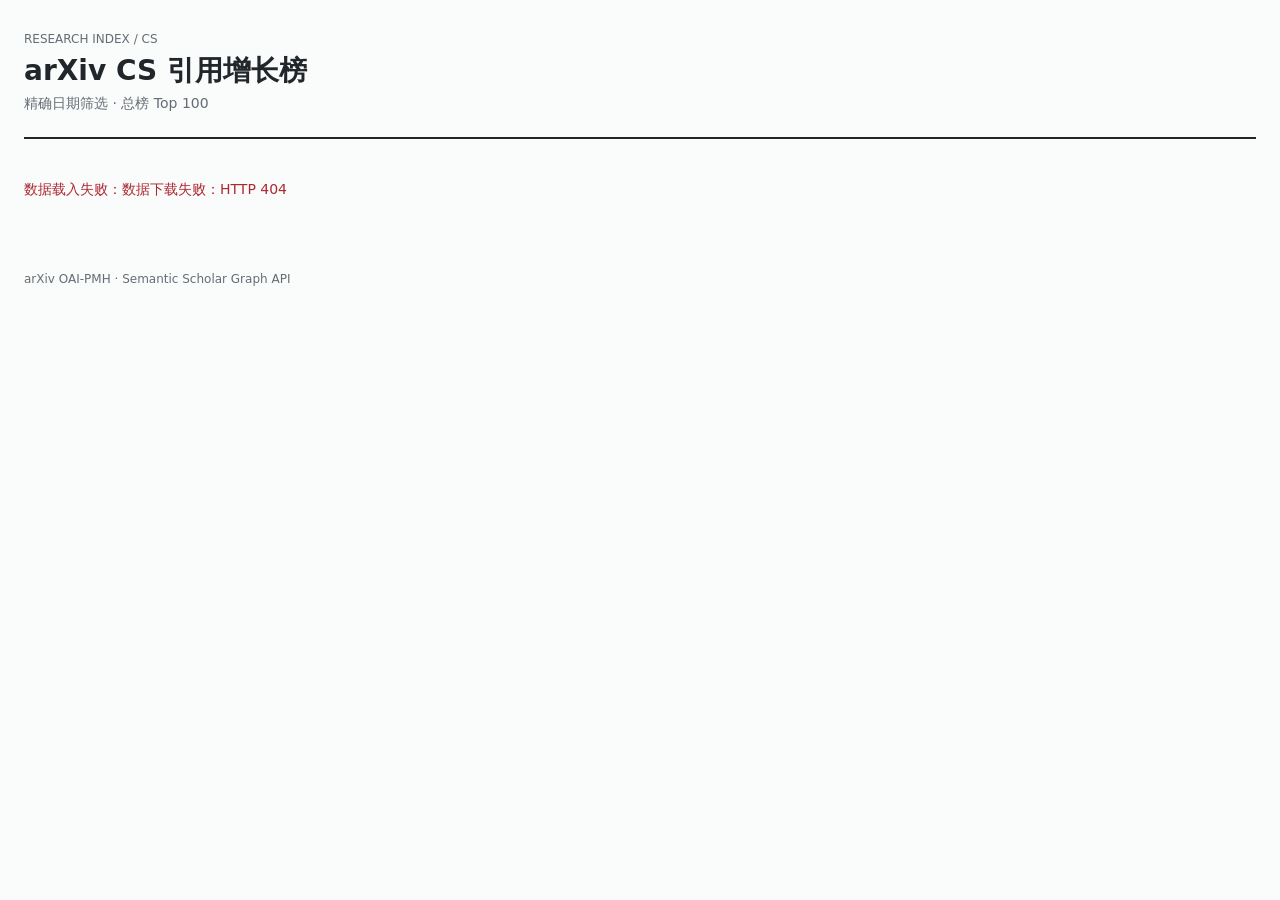
==== PaperRanking/index.html @ 7b4f5490 "Deploy arXiv citation ranking explorer" ====
<!doctype html>
<html lang="zh-CN">
<head>
<meta charset="utf-8"><meta name="viewport" content="width=device-width,initial-scale=1">
<title>arXiv CS 引用增长榜（精确日期）</title>
<style>
:root{color-scheme:light;--ink:#20262a;--muted:#656d74;--line:#dce2e4;--green:#087e75;--blue:#376da9}*{box-sizing:border-box;letter-spacing:0}body{margin:0;background:#fafbfb;color:var(--ink);font:14px/1.55 system-ui,-apple-system,"Segoe UI",sans-serif}main{max-width:1280px;margin:auto;padding:30px 24px 55px}header{border-bottom:2px solid var(--ink);padding-bottom:22px;display:flex;justify-content:space-between;align-items:flex-end;gap:24px}h1{font-size:28px;line-height:1.3;margin:4px 0}h2{font-size:19px;margin:0}p{margin:8px 0}.eyebrow,.muted,small{color:var(--muted)}.eyebrow{font-size:12px;text-transform:uppercase}.status{font-size:12px;text-align:right}#loading{padding:40px 0}#app[hidden]{display:none}.filters{display:grid;grid-template-columns:repeat(3,minmax(0,1fr));gap:20px;padding:24px 0;border-bottom:1px solid var(--line)}fieldset{border:0;padding:0;margin:0;min-width:0}legend{font-weight:650;margin-bottom:9px}.inputs{display:flex;gap:8px;align-items:center;flex-wrap:wrap}label{font-size:12px;color:var(--muted);display:flex;flex-direction:column;gap:4px;min-width:0;flex:1}input,button{font:inherit;color:var(--ink);background:white;border:1px solid #bfc9cd;border-radius:4px;padding:8px;min-height:38px;max-width:100%;width:100%}button{cursor:pointer;font-weight:600;width:auto}button:hover{background:#edf5f4;border-color:var(--green)}.metrics{display:grid;grid-template-columns:repeat(4,minmax(0,1fr));gap:20px;padding:20px 0;border-bottom:1px solid var(--line)}.metric strong{display:block;font-size:24px;font-variant-numeric:tabular-nums}.metric span{font-size:12px;color:var(--muted)}.toolbar{display:flex;justify-content:space-between;align-items:center;gap:15px;margin:20px 0}.error{color:#ad2932}.notice{color:#845b17;font-size:12px}.bucket{margin:28px 0 36px}.bucket-head{display:flex;align-items:baseline;justify-content:space-between;gap:15px;margin-bottom:10px}.table-wrap{overflow:auto}table{border-collapse:collapse;width:100%;table-layout:fixed}th,td{border-bottom:1px solid var(--line);padding:12px 8px;text-align:left;vertical-align:top}th{font-size:12px;color:var(--muted);background:#eef2f2}th:first-child,td:first-child{width:48px}.number{width:120px;text-align:right;font-variant-numeric:tabular-nums}.trend{width:180px}td a{font-weight:600;color:var(--ink);text-decoration:none;overflow-wrap:anywhere}td a:hover{color:var(--green);text-decoration:underline}.paper-meta{font-size:11px;color:var(--muted);margin-top:4px}.score{color:var(--green);font-weight:700}.spark{height:32px;display:flex;align-items:flex-end;gap:2px}.spark span{background:var(--blue);flex:1;min-width:1px;height:var(--height);max-width:22px}.spark span:last-child{background:var(--green)}.series-button{display:block;background:transparent;border:0;padding:3px 0;min-height:0;font-size:11px;font-weight:400;color:var(--muted);text-align:left;width:100%;border-radius:0}.series-button:hover{background:transparent;color:var(--green)}.empty{padding:35px 0;color:var(--muted)}details{border-top:1px solid var(--line);padding:16px 0}summary{cursor:pointer;font-weight:600}.coverage table{min-width:560px;table-layout:auto}.coverage th:first-child,.coverage td:first-child{width:auto}.coverage th,.coverage td{padding:7px}.method{max-width:950px;color:var(--muted);font-size:13px}.method code{background:#eaf0ef;padding:3px 6px;border-radius:3px}dialog{border:1px solid var(--line);border-radius:6px;width:min(900px,calc(100% - 28px));padding:22px;max-height:90vh}dialog::backdrop{background:#0006}.dialog-head{display:flex;align-items:flex-start;gap:15px;justify-content:space-between}.dialog-head h2{font-size:17px}canvas{display:block;width:100%;height:240px;margin:15px 0}.month-table{max-height:240px;overflow:auto}.month-table table{table-layout:auto}.month-table td:first-child,.month-table th:first-child{width:auto}footer{margin-top:30px;font-size:12px;color:var(--muted)}@media(max-width:760px){main{padding:20px 14px}header{align-items:flex-start;flex-direction:column;gap:6px}.status{text-align:left}h1{font-size:24px}.filters{grid-template-columns:1fr;gap:16px}.metrics{grid-template-columns:repeat(2,minmax(0,1fr))}.metric strong{font-size:21px}.toolbar{align-items:flex-start}.bucket-head{align-items:flex-start;flex-direction:column;gap:3px}table{min-width:740px}dialog table{min-width:480px}}
</style></head>
<body><main><header><div><div class="eyebrow">Research index / CS</div><h1>arXiv CS 引用增长榜</h1><div class="muted">精确日期筛选 · 总榜 Top 100</div></div><div class="status" id="snapshot"></div></header>
<div id="loading" role="status">正在载入论文数据…</div><div id="app" hidden><section class="filters">
<fieldset><legend>论文发表时间窗（v1）</legend><div class="inputs"><label>起始日期<input type="date" id="paper-start"></label><label>结束日期<input type="date" id="paper-end"></label></div></fieldset>
<fieldset><legend>被引用时间窗（引用方 v1）</legend><div class="inputs"><label>起始日期<input type="date" id="citation-start"></label><label>结束日期<input type="date" id="citation-end"></label></div><p class="notice" id="partial"></p></fieldset>
<fieldset><legend>排名口径</legend><p>在所选发表时间窗内，将全部论文一起排名，显示前 100 篇。</p><p class="muted">每日新增引用 ÷ 当日 CS 投稿量 × 1,000，再对所选日期求和。</p></fieldset></section>
<div id="error" class="error" role="alert"></div><section class="metrics"><div class="metric"><strong id="eligible">—</strong><span>发表窗口内 CS 论文</span></div><div class="metric"><strong id="sources">—</strong><span>引用窗口内 CS 投稿</span></div><div class="metric"><strong id="matched">—</strong><span>有效 S2 响应</span></div><div class="metric"><strong id="citations">—</strong><span>窗口内新增引用边</span></div></section>
<div class="toolbar"><div><strong id="result-label"></strong><div class="muted" id="result-subtitle"></div></div><button id="download" type="button">导出榜单 JSON</button></div><div id="rankings"></div>
<details class="coverage"><summary>月份数据覆盖</summary><div class="table-wrap"><table><thead><tr><th>月份</th><th>CS 投稿</th><th>有效响应</th><th>S2 未找到</th><th>ID 不一致</th><th>空参考文献</th></tr></thead><tbody id="coverage"></tbody></table></div></details>
<details><summary>统计口径与数据限制</summary><div class="method"><p>只统计 arXiv CS → arXiv CS 的引用，ID 去除版本号。source 与 target 均按 arXiv OAI-PMH 的 v1 提交日期筛选。目标限定在本文件收集的五年范围内。</p><p>引用日期使用引用方的 v1 提交日期；每个 source→target 只计一次。归一化分数 = <code>Σ(日新增引用 / 当日全部 CS 投稿 × 1000)</code>。</p><p>S2 未找到、空参考文献、ID 不一致和 919 个反复 429 的 source 会造成低估；日期范围的最后一天可能属于未完整采集日。</p></div></details></div><footer>arXiv OAI-PMH · Semantic Scholar Graph API</footer></main>
<dialog id="detail"><div class="dialog-head"><div><h2 id="detail-title"></h2><div class="muted" id="detail-id"></div></div><button type="button" id="close-detail" aria-label="关闭">关闭</button></div><canvas id="chart"></canvas><div class="month-table"><table><thead><tr><th>日期</th><th>新增引用</th><th>CS 投稿量</th><th>归一化引用</th></tr></thead><tbody id="detail-days"></tbody></table></div></dialog>
<script src="./app.js"></script></body></html>
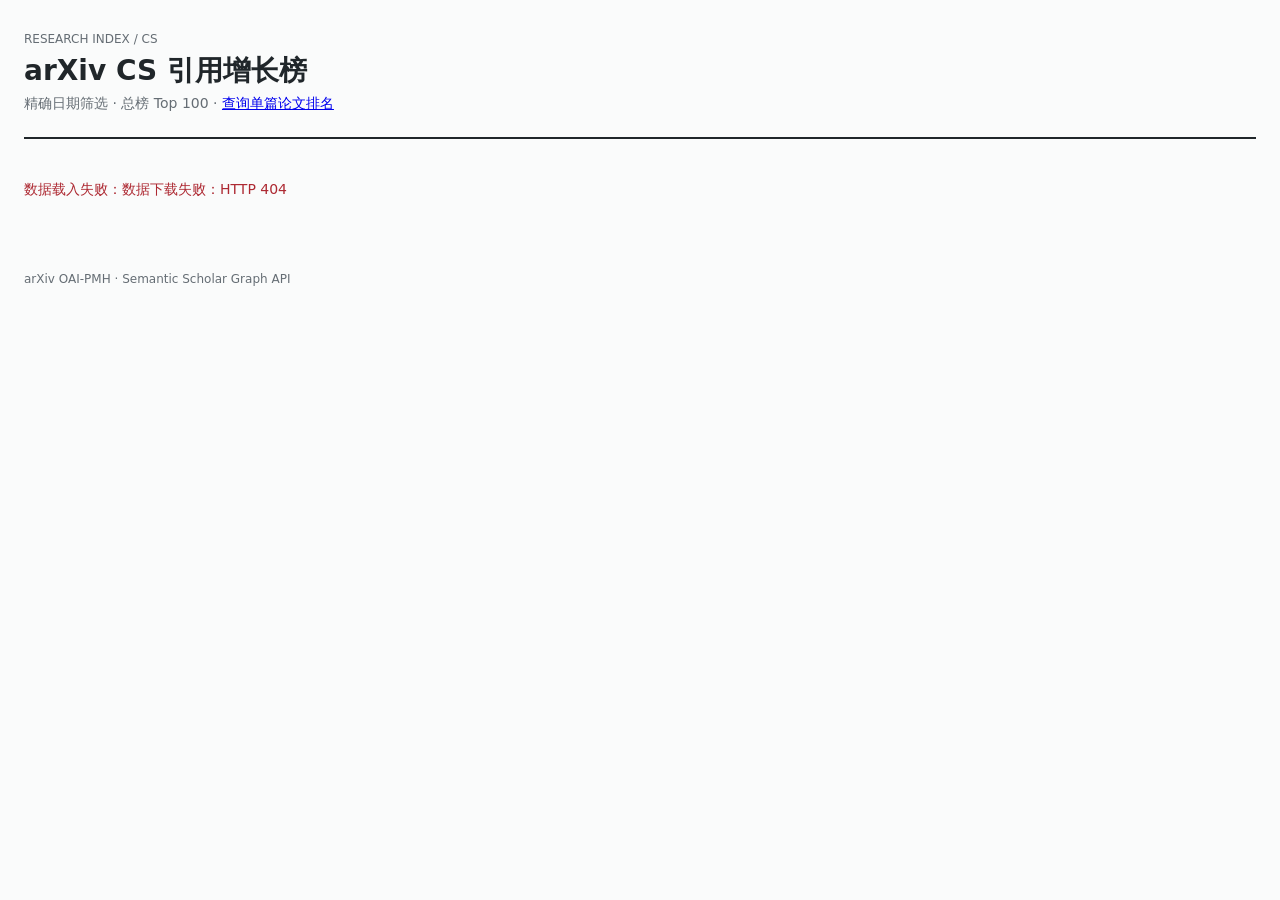
==== commit 102ef0dd: "Add entry link for paper ranking query" ====
--- a/PaperRanking/index.html
+++ b/PaperRanking/index.html
@@ -4,16 +4,16 @@
 <meta charset="utf-8"><meta name="viewport" content="width=device-width,initial-scale=1">
 <title>arXiv CS 引用增长榜（精确日期）</title>
 <style>
-:root{color-scheme:light;--ink:#20262a;--muted:#656d74;--line:#dce2e4;--green:#087e75;--blue:#376da9}*{box-sizing:border-box;letter-spacing:0}body{margin:0;background:#fafbfb;color:var(--ink);font:14px/1.55 system-ui,-apple-system,"Segoe UI",sans-serif}main{max-width:1280px;margin:auto;padding:30px 24px 55px}header{border-bottom:2px solid var(--ink);padding-bottom:22px;display:flex;justify-content:space-between;align-items:flex-end;gap:24px}h1{font-size:28px;line-height:1.3;margin:4px 0}h2{font-size:19px;margin:0}p{margin:8px 0}.eyebrow,.muted,small{color:var(--muted)}.eyebrow{font-size:12px;text-transform:uppercase}.status{font-size:12px;text-align:right}#loading{padding:40px 0}#app[hidden]{display:none}.filters{display:grid;grid-template-columns:repeat(3,minmax(0,1fr));gap:20px;padding:24px 0;border-bottom:1px solid var(--line)}fieldset{border:0;padding:0;margin:0;min-width:0}legend{font-weight:650;margin-bottom:9px}.inputs{display:flex;gap:8px;align-items:center;flex-wrap:wrap}label{font-size:12px;color:var(--muted);display:flex;flex-direction:column;gap:4px;min-width:0;flex:1}input,button{font:inherit;color:var(--ink);background:white;border:1px solid #bfc9cd;border-radius:4px;padding:8px;min-height:38px;max-width:100%;width:100%}button{cursor:pointer;font-weight:600;width:auto}button:hover{background:#edf5f4;border-color:var(--green)}.metrics{display:grid;grid-template-columns:repeat(4,minmax(0,1fr));gap:20px;padding:20px 0;border-bottom:1px solid var(--line)}.metric strong{display:block;font-size:24px;font-variant-numeric:tabular-nums}.metric span{font-size:12px;color:var(--muted)}.toolbar{display:flex;justify-content:space-between;align-items:center;gap:15px;margin:20px 0}.error{color:#ad2932}.notice{color:#845b17;font-size:12px}.bucket{margin:28px 0 36px}.bucket-head{display:flex;align-items:baseline;justify-content:space-between;gap:15px;margin-bottom:10px}.table-wrap{overflow:auto}table{border-collapse:collapse;width:100%;table-layout:fixed}th,td{border-bottom:1px solid var(--line);padding:12px 8px;text-align:left;vertical-align:top}th{font-size:12px;color:var(--muted);background:#eef2f2}th:first-child,td:first-child{width:48px}.number{width:120px;text-align:right;font-variant-numeric:tabular-nums}.trend{width:180px}td a{font-weight:600;color:var(--ink);text-decoration:none;overflow-wrap:anywhere}td a:hover{color:var(--green);text-decoration:underline}.paper-meta{font-size:11px;color:var(--muted);margin-top:4px}.score{color:var(--green);font-weight:700}.spark{height:32px;display:flex;align-items:flex-end;gap:2px}.spark span{background:var(--blue);flex:1;min-width:1px;height:var(--height);max-width:22px}.spark span:last-child{background:var(--green)}.series-button{display:block;background:transparent;border:0;padding:3px 0;min-height:0;font-size:11px;font-weight:400;color:var(--muted);text-align:left;width:100%;border-radius:0}.series-button:hover{background:transparent;color:var(--green)}.empty{padding:35px 0;color:var(--muted)}details{border-top:1px solid var(--line);padding:16px 0}summary{cursor:pointer;font-weight:600}.coverage table{min-width:560px;table-layout:auto}.coverage th:first-child,.coverage td:first-child{width:auto}.coverage th,.coverage td{padding:7px}.method{max-width:950px;color:var(--muted);font-size:13px}.method code{background:#eaf0ef;padding:3px 6px;border-radius:3px}dialog{border:1px solid var(--line);border-radius:6px;width:min(900px,calc(100% - 28px));padding:22px;max-height:90vh}dialog::backdrop{background:#0006}.dialog-head{display:flex;align-items:flex-start;gap:15px;justify-content:space-between}.dialog-head h2{font-size:17px}canvas{display:block;width:100%;height:240px;margin:15px 0}.month-table{max-height:240px;overflow:auto}.month-table table{table-layout:auto}.month-table td:first-child,.month-table th:first-child{width:auto}footer{margin-top:30px;font-size:12px;color:var(--muted)}@media(max-width:760px){main{padding:20px 14px}header{align-items:flex-start;flex-direction:column;gap:6px}.status{text-align:left}h1{font-size:24px}.filters{grid-template-columns:1fr;gap:16px}.metrics{grid-template-columns:repeat(2,minmax(0,1fr))}.metric strong{font-size:21px}.toolbar{align-items:flex-start}.bucket-head{align-items:flex-start;flex-direction:column;gap:3px}table{min-width:740px}dialog table{min-width:480px}}
+:root{color-scheme:light;--ink:#20262a;--muted:#656d74;--line:#dce2e4;--green:#087e75;--blue:#376da9}*{box-sizing:border-box;letter-spacing:0}body{margin:0;background:#fafbfb;color:var(--ink);font:14px/1.55 system-ui,-apple-system,"Segoe UI",sans-serif}main{max-width:1280px;margin:auto;padding:30px 24px 55px}header{border-bottom:2px solid var(--ink);padding-bottom:22px;display:flex;justify-content:space-between;align-items:flex-end;gap:24px}h1{font-size:28px;line-height:1.3;margin:4px 0}h2{font-size:19px;margin:0}p{margin:8px 0}.eyebrow,.muted,small{color:var(--muted)}.eyebrow{font-size:12px;text-transform:uppercase}.status{font-size:12px;text-align:right}#loading{padding:40px 0}#app[hidden]{display:none}.filters{display:grid;grid-template-columns:repeat(3,minmax(0,1fr));gap:20px;padding:24px 0;border-bottom:1px solid var(--line)}fieldset{border:0;padding:0;margin:0;min-width:0}legend{font-weight:650;margin-bottom:9px}.quick{display:flex;gap:5px;flex-wrap:wrap;margin-top:7px}.quick button{font-size:11px;padding:4px 7px;min-height:30px}.quick button.active{background:#087e75;color:white;border-color:#087e75}.search-label{display:block;max-width:520px;margin-bottom:8px}.inputs{display:flex;gap:8px;align-items:center;flex-wrap:wrap}label{font-size:12px;color:var(--muted);display:flex;flex-direction:column;gap:4px;min-width:0;flex:1}input,button{font:inherit;color:var(--ink);background:white;border:1px solid #bfc9cd;border-radius:4px;padding:8px;min-height:38px;max-width:100%;width:100%}button{cursor:pointer;font-weight:600;width:auto}button:hover{background:#edf5f4;border-color:var(--green)}.metrics{display:grid;grid-template-columns:repeat(4,minmax(0,1fr));gap:20px;padding:20px 0;border-bottom:1px solid var(--line)}.metric strong{display:block;font-size:24px;font-variant-numeric:tabular-nums}.metric span{font-size:12px;color:var(--muted)}.toolbar{display:flex;justify-content:space-between;align-items:center;gap:15px;margin:20px 0}.error{color:#ad2932}.notice{color:#845b17;font-size:12px}.bucket{margin:28px 0 36px}.bucket-head{display:flex;align-items:baseline;justify-content:space-between;gap:15px;margin-bottom:10px}.table-wrap{overflow:auto}table{border-collapse:collapse;width:100%;table-layout:fixed}th,td{border-bottom:1px solid var(--line);padding:12px 8px;text-align:left;vertical-align:top}th{font-size:12px;color:var(--muted);background:#eef2f2}th:first-child,td:first-child{width:48px}.number{width:120px;text-align:right;font-variant-numeric:tabular-nums}.trend{width:180px}td a{font-weight:600;color:var(--ink);text-decoration:none;overflow-wrap:anywhere}td a:hover{color:var(--green);text-decoration:underline}.paper-meta{font-size:11px;color:var(--muted);margin-top:4px}.score{color:var(--green);font-weight:700}.spark{height:32px;display:flex;align-items:flex-end;gap:2px}.spark span{background:var(--blue);flex:1;min-width:1px;height:var(--height);max-width:22px}.spark span:last-child{background:var(--green)}.series-button{display:block;background:transparent;border:0;padding:3px 0;min-height:0;font-size:11px;font-weight:400;color:var(--muted);text-align:left;width:100%;border-radius:0}.series-button:hover{background:transparent;color:var(--green)}.empty{padding:35px 0;color:var(--muted)}details{border-top:1px solid var(--line);padding:16px 0}summary{cursor:pointer;font-weight:600}.coverage table{min-width:560px;table-layout:auto}.coverage th:first-child,.coverage td:first-child{width:auto}.coverage th,.coverage td{padding:7px}.method{max-width:950px;color:var(--muted);font-size:13px}.method code{background:#eaf0ef;padding:3px 6px;border-radius:3px}dialog{border:1px solid var(--line);border-radius:6px;width:min(900px,calc(100% - 28px));padding:22px;max-height:90vh}dialog::backdrop{background:#0006}.dialog-head{display:flex;align-items:flex-start;gap:15px;justify-content:space-between}.dialog-head h2{font-size:17px}canvas{display:block;width:100%;height:240px;margin:15px 0}.month-table{max-height:240px;overflow:auto}.month-table table{table-layout:auto}.month-table td:first-child,.month-table th:first-child{width:auto}footer{margin-top:30px;font-size:12px;color:var(--muted)}@media(max-width:760px){main{max-width:none;margin:0;padding:14px 10px 36px}header{align-items:flex-start;flex-direction:column;gap:8px;padding-bottom:14px}header h1{font-size:22px}.status{text-align:left;font-size:11px}.filters{display:block;padding:16px 0}.filters fieldset{padding:0 0 16px;margin:0 0 16px;border-bottom:1px solid var(--line)}.inputs{display:grid;grid-template-columns:1fr 1fr;gap:7px}.quick{gap:5px}.quick button{flex:1;min-width:0;padding:6px 3px;font-size:11px}.metrics{grid-template-columns:1fr 1fr;gap:10px;padding:14px 0}.metric{min-width:0}.metric strong{font-size:19px}.toolbar{display:block;margin:14px 0}.search-label{max-width:none;margin-bottom:12px}.toolbar>button{width:100%}.bucket{margin:16px 0}.bucket-head{display:block;margin-bottom:8px}.bucket-head h2{font-size:17px}.table-wrap{overflow:visible}table,table tbody,table tr,table td{display:block;width:100%}table{table-layout:auto}table thead{display:none}table tr{margin:10px 0;padding:12px;border:1px solid var(--line);border-radius:8px;background:#fff;box-shadow:0 1px 2px #0000000a}table td{border:0!important;padding:5px 0;width:100%;white-space:normal!important;text-align:left!important}.bucket table td:first-child{display:none}.bucket table td:nth-child(2){padding:0 0 9px;margin-bottom:5px;border-bottom:1px solid var(--line)!important}.bucket table td:nth-child(2) a{display:block;font-size:14px;line-height:1.45}.bucket table td:nth-child(3)::before{content:"新增引用  ";color:var(--muted);font-size:12px}.bucket table td:nth-child(4)::before{content:"归一化分数  ";color:var(--muted);font-size:12px}.bucket table td:nth-child(5)::before{content:"引用趋势";display:block;color:var(--muted);font-size:12px;margin-bottom:3px}.spark{height:30px;width:100%;gap:1px}.spark span{max-width:none}.coverage .table-wrap{overflow:auto}.coverage table{display:table;min-width:560px}.coverage table tbody,.coverage table tr,.coverage table td{display:table-row-group}.coverage table tr{display:table-row;border:0;padding:0}.coverage table td,.coverage table th{display:table-cell;padding:7px;border-bottom:1px solid var(--line)}dialog{width:calc(100% - 20px);padding:14px}.month-table{overflow:auto}.month-table table{display:table;min-width:480px}.month-table table thead{display:table-header-group}.month-table table tbody{display:table-row-group}.month-table table tr{display:table-row;border:0;padding:0}.month-table table td,.month-table table th{display:table-cell}footer{margin-top:20px}}
 </style></head>
-<body><main><header><div><div class="eyebrow">Research index / CS</div><h1>arXiv CS 引用增长榜</h1><div class="muted">精确日期筛选 · 总榜 Top 100</div></div><div class="status" id="snapshot"></div></header>
+<body><main><header><div><div class="eyebrow">Research index / CS</div><h1>arXiv CS 引用增长榜</h1><div class="muted">精确日期筛选 · 总榜 Top 100 · <a href="./paper.html">查询单篇论文排名</a></div></div><div class="status" id="snapshot"></div></header>
 <div id="loading" role="status">正在载入论文数据…</div><div id="app" hidden><section class="filters">
-<fieldset><legend>论文发表时间窗（v1）</legend><div class="inputs"><label>起始日期<input type="date" id="paper-start"></label><label>结束日期<input type="date" id="paper-end"></label></div></fieldset>
-<fieldset><legend>被引用时间窗（引用方 v1）</legend><div class="inputs"><label>起始日期<input type="date" id="citation-start"></label><label>结束日期<input type="date" id="citation-end"></label></div><p class="notice" id="partial"></p></fieldset>
+<fieldset><legend>论文发表时间窗（v1）</legend><div class="inputs"><label>起始日期<input type="date" id="paper-start"></label><label>结束日期<input type="date" id="paper-end"></label></div><div class="quick" id="paper-quick"><button type="button" data-days="90">最近三个月</button><button type="button" data-days="180">最近半年</button><button type="button" data-days="365">最近一年</button></div></fieldset>
+<fieldset><legend>被引用时间窗（引用方 v1）</legend><div class="inputs"><label>起始日期<input type="date" id="citation-start"></label><label>结束日期<input type="date" id="citation-end"></label></div><div class="quick" id="citation-quick"><button type="button" data-days="7">最近 7 天</button><button type="button" data-days="30">最近 30 天</button><button type="button" data-days="90">最近 90 天</button><button type="button" data-days="180">最近半年</button></div><p class="notice" id="partial"></p></fieldset>
 <fieldset><legend>排名口径</legend><p>在所选发表时间窗内，将全部论文一起排名，显示前 100 篇。</p><p class="muted">每日新增引用 ÷ 当日 CS 投稿量 × 1,000，再对所选日期求和。</p></fieldset></section>
 <div id="error" class="error" role="alert"></div><section class="metrics"><div class="metric"><strong id="eligible">—</strong><span>发表窗口内 CS 论文</span></div><div class="metric"><strong id="sources">—</strong><span>引用窗口内 CS 投稿</span></div><div class="metric"><strong id="matched">—</strong><span>有效 S2 响应</span></div><div class="metric"><strong id="citations">—</strong><span>窗口内新增引用边</span></div></section>
-<div class="toolbar"><div><strong id="result-label"></strong><div class="muted" id="result-subtitle"></div></div><button id="download" type="button">导出榜单 JSON</button></div><div id="rankings"></div>
+<div class="toolbar"><div><label class="search-label">搜索论文<input type="search" id="paper-search" placeholder="输入标题、摘要关键词或 arXiv ID"></label><strong id="result-label"></strong><div class="muted" id="result-subtitle"></div></div><button id="download" type="button">导出榜单 JSON</button></div><div id="rankings"></div>
 <details class="coverage"><summary>月份数据覆盖</summary><div class="table-wrap"><table><thead><tr><th>月份</th><th>CS 投稿</th><th>有效响应</th><th>S2 未找到</th><th>ID 不一致</th><th>空参考文献</th></tr></thead><tbody id="coverage"></tbody></table></div></details>
 <details><summary>统计口径与数据限制</summary><div class="method"><p>只统计 arXiv CS → arXiv CS 的引用，ID 去除版本号。source 与 target 均按 arXiv OAI-PMH 的 v1 提交日期筛选。目标限定在本文件收集的五年范围内。</p><p>引用日期使用引用方的 v1 提交日期；每个 source→target 只计一次。归一化分数 = <code>Σ(日新增引用 / 当日全部 CS 投稿 × 1000)</code>。</p><p>S2 未找到、空参考文献、ID 不一致和 919 个反复 429 的 source 会造成低估；日期范围的最后一天可能属于未完整采集日。</p></div></details></div><footer>arXiv OAI-PMH · Semantic Scholar Graph API</footer></main>
 <dialog id="detail"><div class="dialog-head"><div><h2 id="detail-title"></h2><div class="muted" id="detail-id"></div></div><button type="button" id="close-detail" aria-label="关闭">关闭</button></div><canvas id="chart"></canvas><div class="month-table"><table><thead><tr><th>日期</th><th>新增引用</th><th>CS 投稿量</th><th>归一化引用</th></tr></thead><tbody id="detail-days"></tbody></table></div></dialog>
-<script src="./app.js"></script></body></html>
+<script src="./app.js?v=3"></script></body></html>
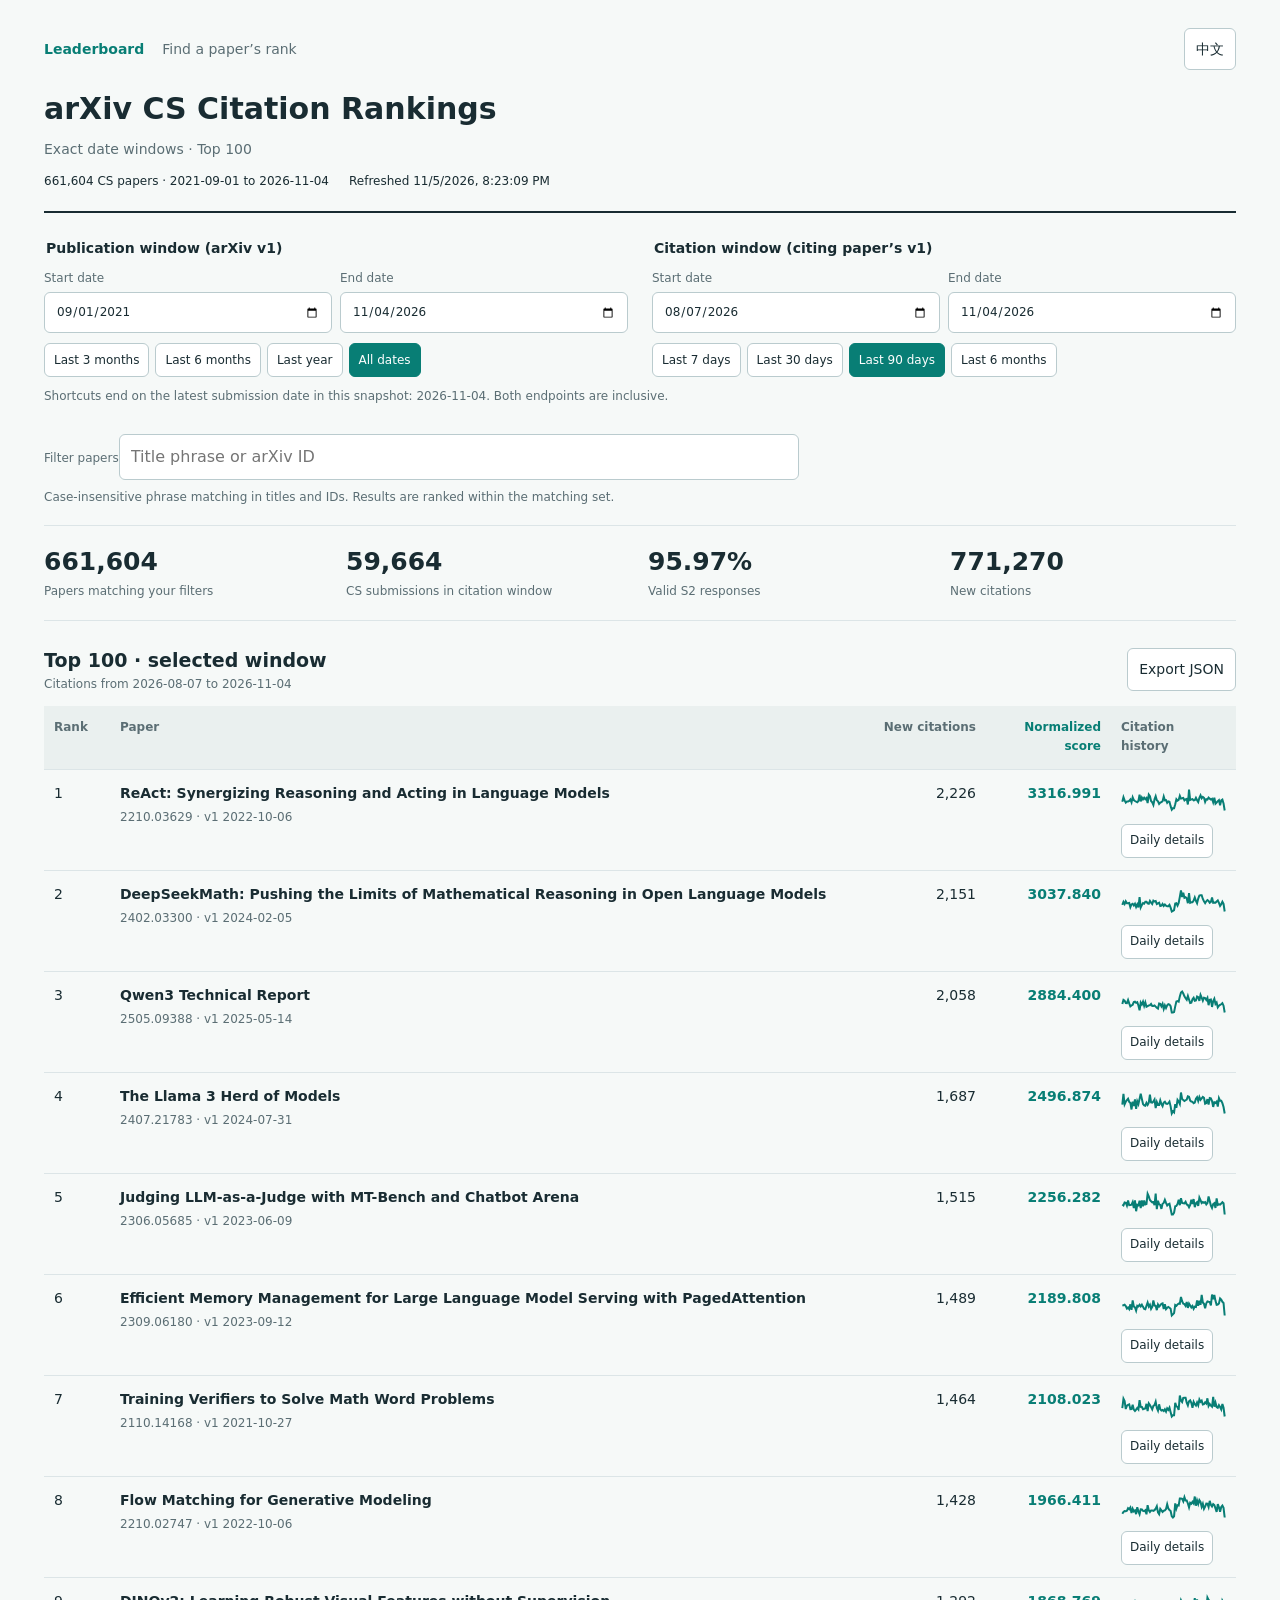
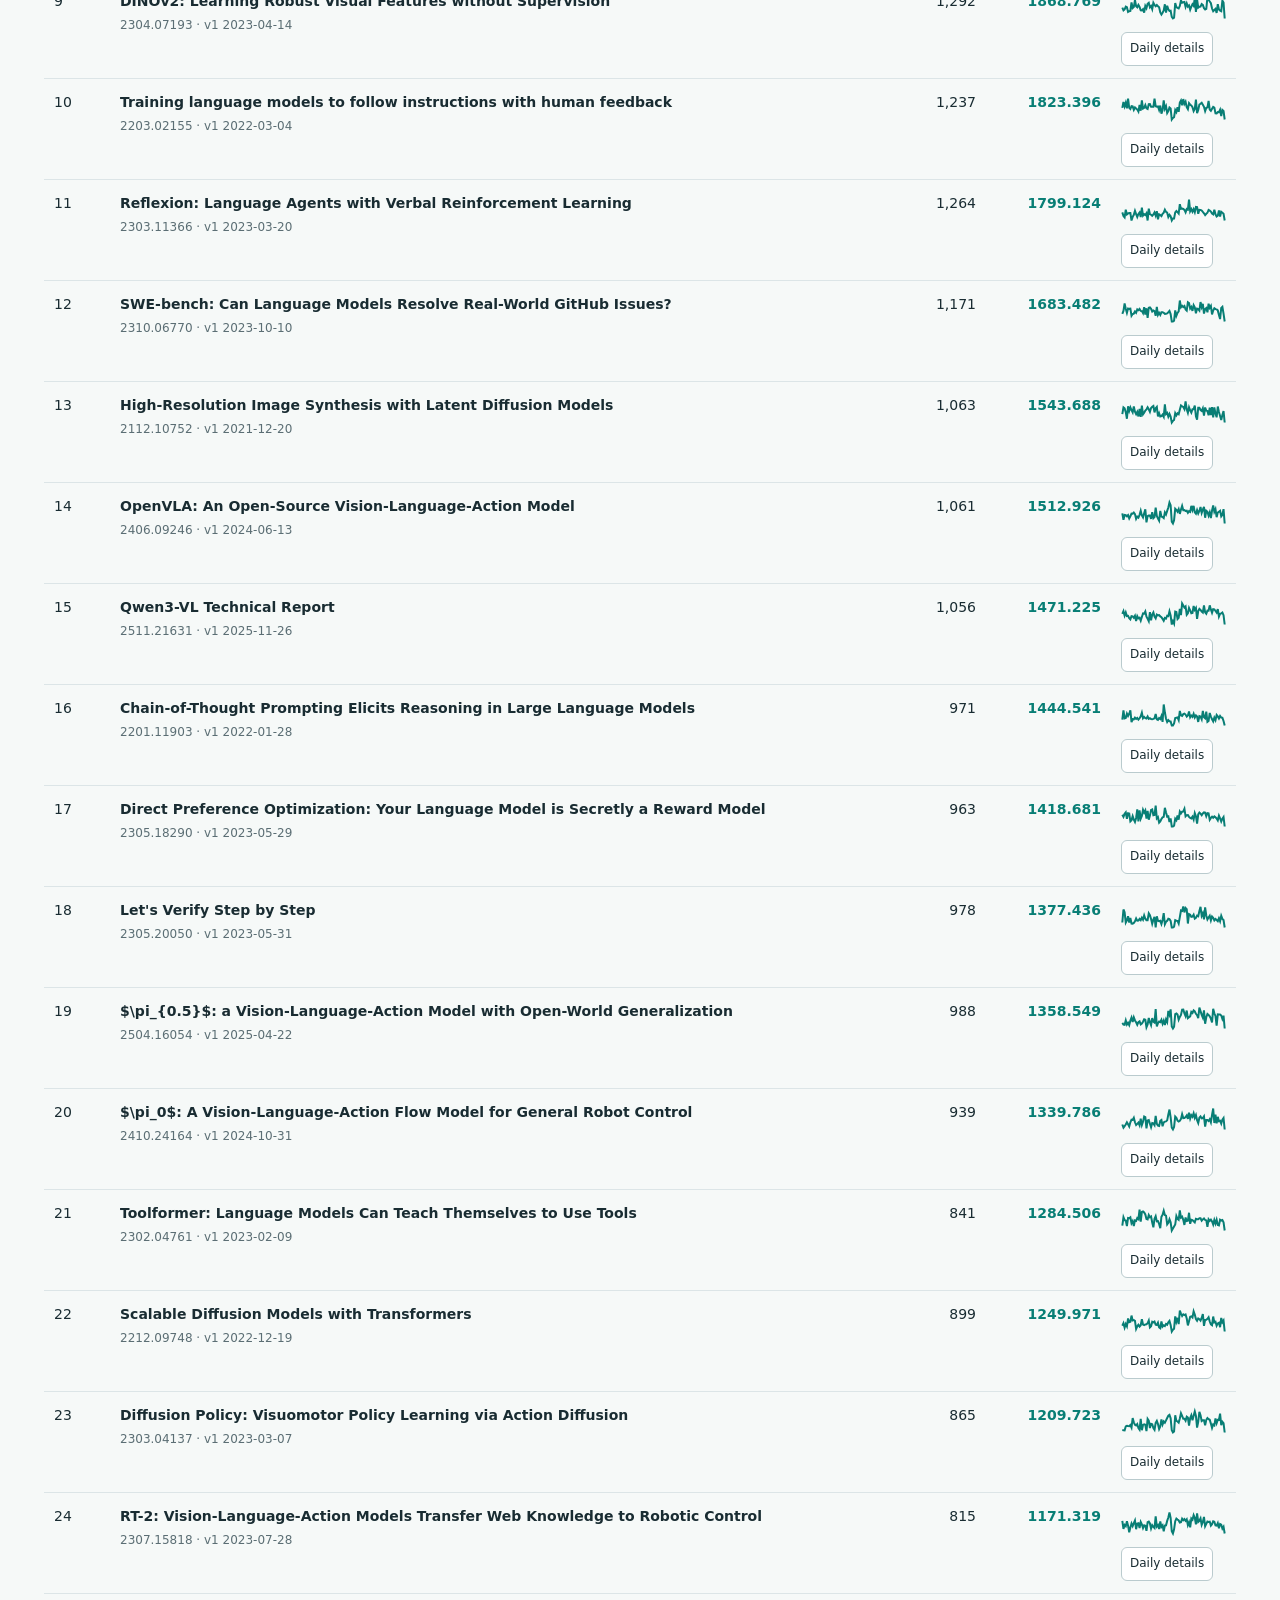
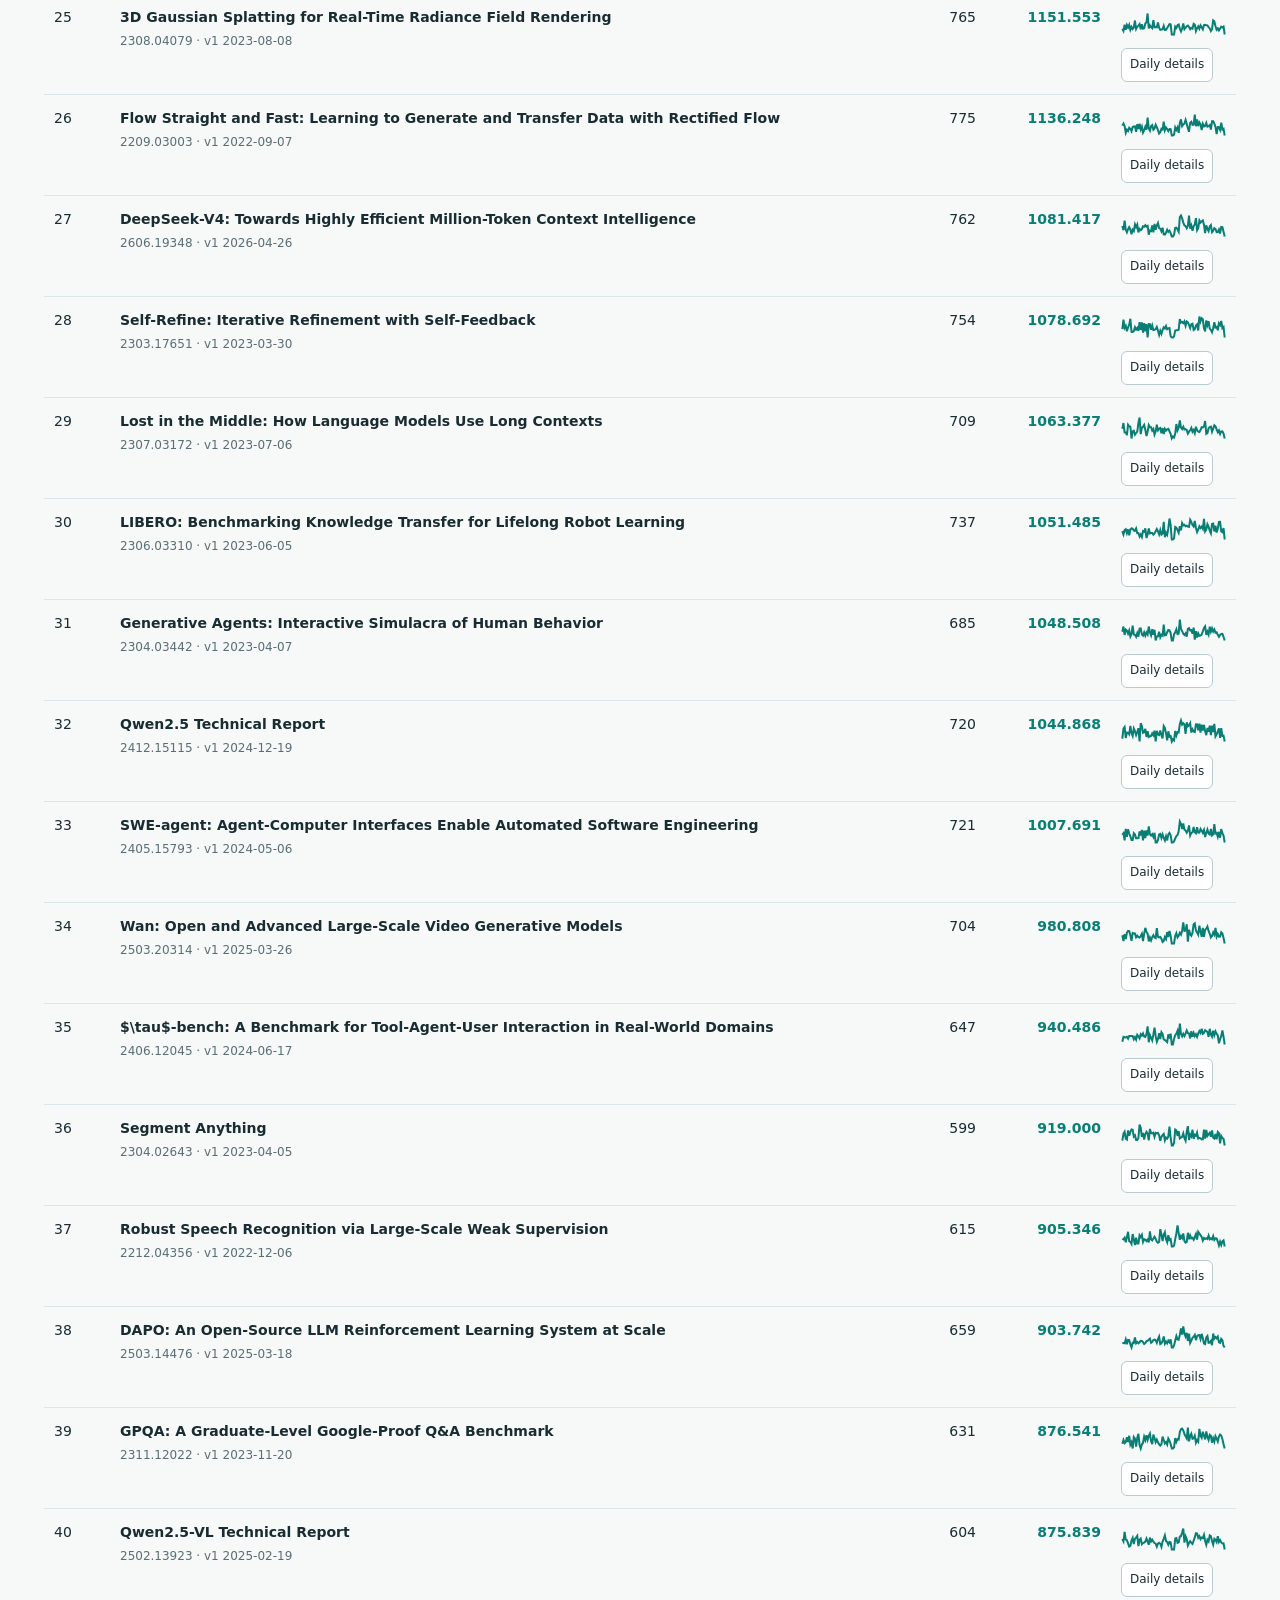
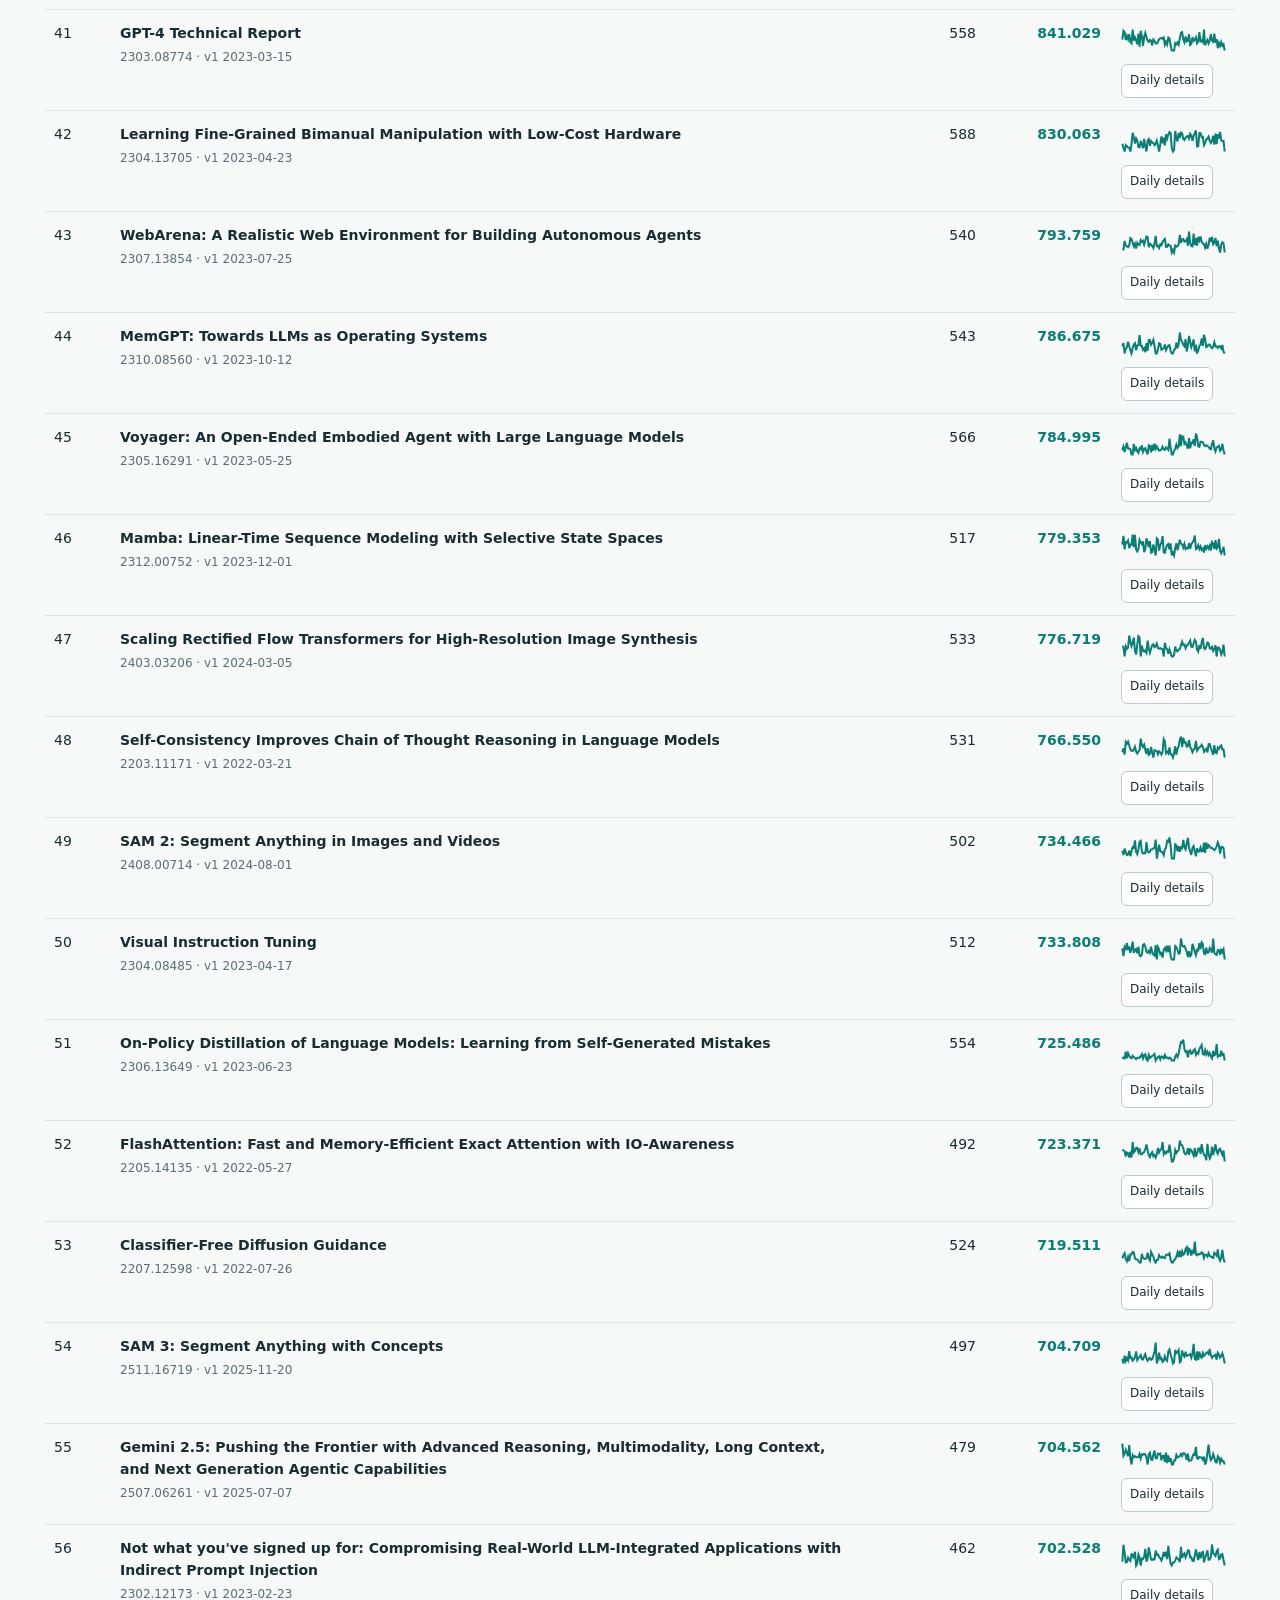
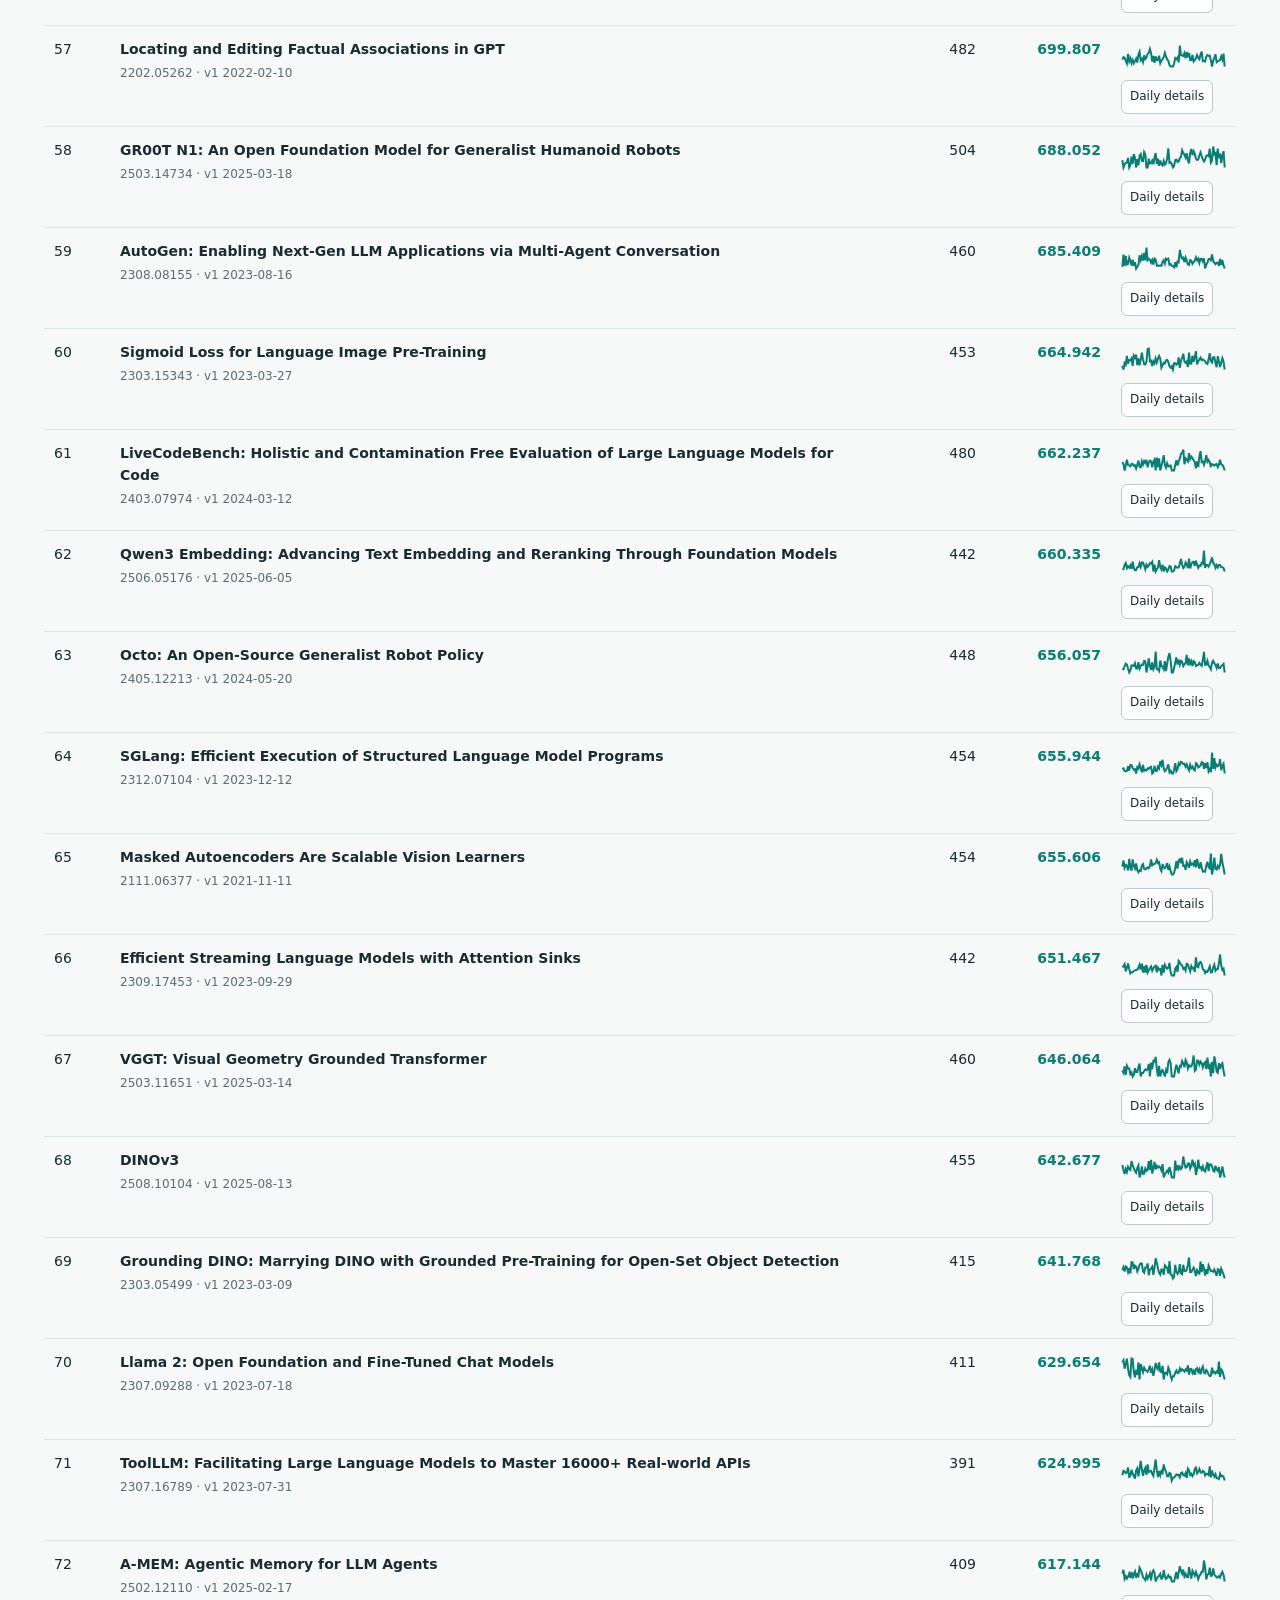
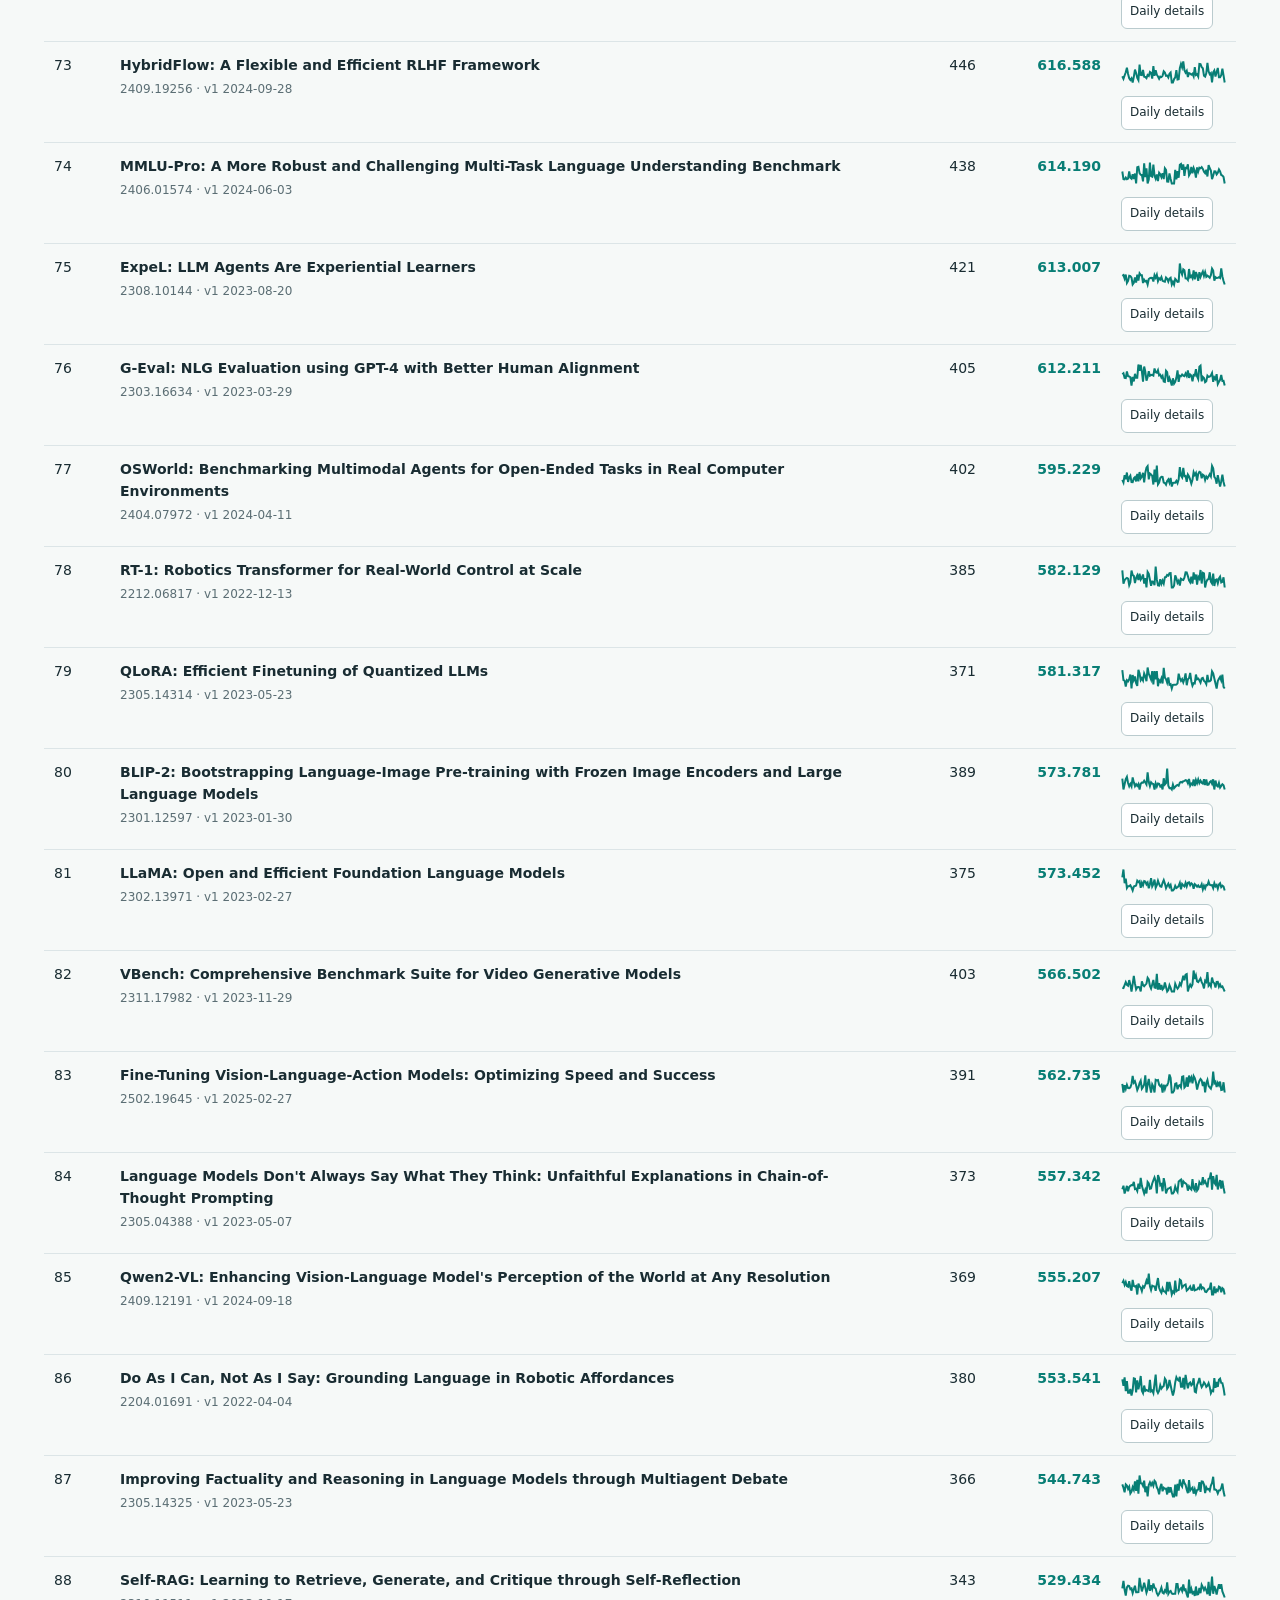
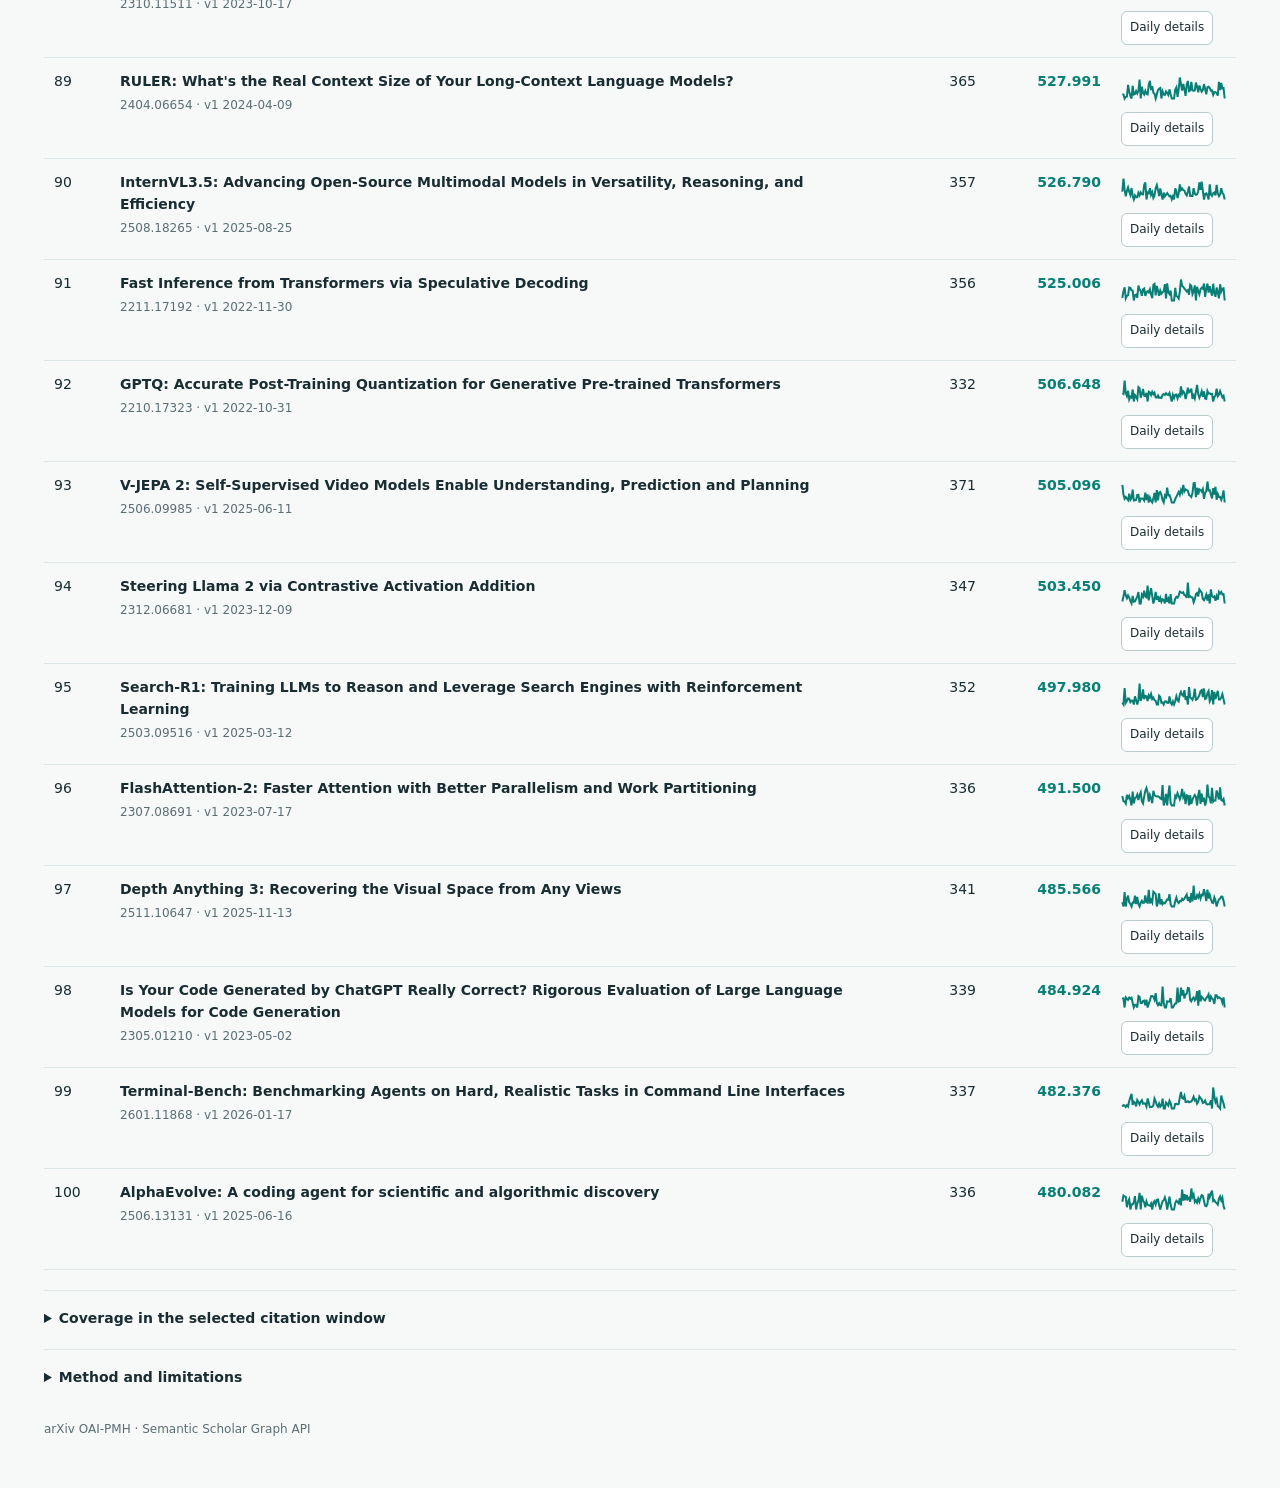
==== commit 5151457f: "Refresh citation data and add English-first bilingual pages" ====
--- a/PaperRanking/index.html
+++ b/PaperRanking/index.html
@@ -1,19 +1,4 @@
 <!doctype html>
-<html lang="zh-CN">
-<head>
-<meta charset="utf-8"><meta name="viewport" content="width=device-width,initial-scale=1">
-<title>arXiv CS 引用增长榜（精确日期）</title>
-<style>
-:root{color-scheme:light;--ink:#20262a;--muted:#656d74;--line:#dce2e4;--green:#087e75;--blue:#376da9}*{box-sizing:border-box;letter-spacing:0}body{margin:0;background:#fafbfb;color:var(--ink);font:14px/1.55 system-ui,-apple-system,"Segoe UI",sans-serif}main{max-width:1280px;margin:auto;padding:30px 24px 55px}header{border-bottom:2px solid var(--ink);padding-bottom:22px;display:flex;justify-content:space-between;align-items:flex-end;gap:24px}h1{font-size:28px;line-height:1.3;margin:4px 0}h2{font-size:19px;margin:0}p{margin:8px 0}.eyebrow,.muted,small{color:var(--muted)}.eyebrow{font-size:12px;text-transform:uppercase}.status{font-size:12px;text-align:right}#loading{padding:40px 0}#app[hidden]{display:none}.filters{display:grid;grid-template-columns:repeat(3,minmax(0,1fr));gap:20px;padding:24px 0;border-bottom:1px solid var(--line)}fieldset{border:0;padding:0;margin:0;min-width:0}legend{font-weight:650;margin-bottom:9px}.quick{display:flex;gap:5px;flex-wrap:wrap;margin-top:7px}.quick button{font-size:11px;padding:4px 7px;min-height:30px}.quick button.active{background:#087e75;color:white;border-color:#087e75}.search-label{display:block;max-width:520px;margin-bottom:8px}.inputs{display:flex;gap:8px;align-items:center;flex-wrap:wrap}label{font-size:12px;color:var(--muted);display:flex;flex-direction:column;gap:4px;min-width:0;flex:1}input,button{font:inherit;color:var(--ink);background:white;border:1px solid #bfc9cd;border-radius:4px;padding:8px;min-height:38px;max-width:100%;width:100%}button{cursor:pointer;font-weight:600;width:auto}button:hover{background:#edf5f4;border-color:var(--green)}.metrics{display:grid;grid-template-columns:repeat(4,minmax(0,1fr));gap:20px;padding:20px 0;border-bottom:1px solid var(--line)}.metric strong{display:block;font-size:24px;font-variant-numeric:tabular-nums}.metric span{font-size:12px;color:var(--muted)}.toolbar{display:flex;justify-content:space-between;align-items:center;gap:15px;margin:20px 0}.error{color:#ad2932}.notice{color:#845b17;font-size:12px}.bucket{margin:28px 0 36px}.bucket-head{display:flex;align-items:baseline;justify-content:space-between;gap:15px;margin-bottom:10px}.table-wrap{overflow:auto}table{border-collapse:collapse;width:100%;table-layout:fixed}th,td{border-bottom:1px solid var(--line);padding:12px 8px;text-align:left;vertical-align:top}th{font-size:12px;color:var(--muted);background:#eef2f2}th:first-child,td:first-child{width:48px}.number{width:120px;text-align:right;font-variant-numeric:tabular-nums}.trend{width:180px}td a{font-weight:600;color:var(--ink);text-decoration:none;overflow-wrap:anywhere}td a:hover{color:var(--green);text-decoration:underline}.paper-meta{font-size:11px;color:var(--muted);margin-top:4px}.score{color:var(--green);font-weight:700}.spark{height:32px;display:flex;align-items:flex-end;gap:2px}.spark span{background:var(--blue);flex:1;min-width:1px;height:var(--height);max-width:22px}.spark span:last-child{background:var(--green)}.series-button{display:block;background:transparent;border:0;padding:3px 0;min-height:0;font-size:11px;font-weight:400;color:var(--muted);text-align:left;width:100%;border-radius:0}.series-button:hover{background:transparent;color:var(--green)}.empty{padding:35px 0;color:var(--muted)}details{border-top:1px solid var(--line);padding:16px 0}summary{cursor:pointer;font-weight:600}.coverage table{min-width:560px;table-layout:auto}.coverage th:first-child,.coverage td:first-child{width:auto}.coverage th,.coverage td{padding:7px}.method{max-width:950px;color:var(--muted);font-size:13px}.method code{background:#eaf0ef;padding:3px 6px;border-radius:3px}dialog{border:1px solid var(--line);border-radius:6px;width:min(900px,calc(100% - 28px));padding:22px;max-height:90vh}dialog::backdrop{background:#0006}.dialog-head{display:flex;align-items:flex-start;gap:15px;justify-content:space-between}.dialog-head h2{font-size:17px}canvas{display:block;width:100%;height:240px;margin:15px 0}.month-table{max-height:240px;overflow:auto}.month-table table{table-layout:auto}.month-table td:first-child,.month-table th:first-child{width:auto}footer{margin-top:30px;font-size:12px;color:var(--muted)}@media(max-width:760px){main{max-width:none;margin:0;padding:14px 10px 36px}header{align-items:flex-start;flex-direction:column;gap:8px;padding-bottom:14px}header h1{font-size:22px}.status{text-align:left;font-size:11px}.filters{display:block;padding:16px 0}.filters fieldset{padding:0 0 16px;margin:0 0 16px;border-bottom:1px solid var(--line)}.inputs{display:grid;grid-template-columns:1fr 1fr;gap:7px}.quick{gap:5px}.quick button{flex:1;min-width:0;padding:6px 3px;font-size:11px}.metrics{grid-template-columns:1fr 1fr;gap:10px;padding:14px 0}.metric{min-width:0}.metric strong{font-size:19px}.toolbar{display:block;margin:14px 0}.search-label{max-width:none;margin-bottom:12px}.toolbar>button{width:100%}.bucket{margin:16px 0}.bucket-head{display:block;margin-bottom:8px}.bucket-head h2{font-size:17px}.table-wrap{overflow:visible}table,table tbody,table tr,table td{display:block;width:100%}table{table-layout:auto}table thead{display:none}table tr{margin:10px 0;padding:12px;border:1px solid var(--line);border-radius:8px;background:#fff;box-shadow:0 1px 2px #0000000a}table td{border:0!important;padding:5px 0;width:100%;white-space:normal!important;text-align:left!important}.bucket table td:first-child{display:none}.bucket table td:nth-child(2){padding:0 0 9px;margin-bottom:5px;border-bottom:1px solid var(--line)!important}.bucket table td:nth-child(2) a{display:block;font-size:14px;line-height:1.45}.bucket table td:nth-child(3)::before{content:"新增引用  ";color:var(--muted);font-size:12px}.bucket table td:nth-child(4)::before{content:"归一化分数  ";color:var(--muted);font-size:12px}.bucket table td:nth-child(5)::before{content:"引用趋势";display:block;color:var(--muted);font-size:12px;margin-bottom:3px}.spark{height:30px;width:100%;gap:1px}.spark span{max-width:none}.coverage .table-wrap{overflow:auto}.coverage table{display:table;min-width:560px}.coverage table tbody,.coverage table tr,.coverage table td{display:table-row-group}.coverage table tr{display:table-row;border:0;padding:0}.coverage table td,.coverage table th{display:table-cell;padding:7px;border-bottom:1px solid var(--line)}dialog{width:calc(100% - 20px);padding:14px}.month-table{overflow:auto}.month-table table{display:table;min-width:480px}.month-table table thead{display:table-header-group}.month-table table tbody{display:table-row-group}.month-table table tr{display:table-row;border:0;padding:0}.month-table table td,.month-table table th{display:table-cell}footer{margin-top:20px}}
-</style></head>
-<body><main><header><div><div class="eyebrow">Research index / CS</div><h1>arXiv CS 引用增长榜</h1><div class="muted">精确日期筛选 · 总榜 Top 100 · <a href="./paper.html">查询单篇论文排名</a></div></div><div class="status" id="snapshot"></div></header>
-<div id="loading" role="status">正在载入论文数据…</div><div id="app" hidden><section class="filters">
-<fieldset><legend>论文发表时间窗（v1）</legend><div class="inputs"><label>起始日期<input type="date" id="paper-start"></label><label>结束日期<input type="date" id="paper-end"></label></div><div class="quick" id="paper-quick"><button type="button" data-days="90">最近三个月</button><button type="button" data-days="180">最近半年</button><button type="button" data-days="365">最近一年</button></div></fieldset>
-<fieldset><legend>被引用时间窗（引用方 v1）</legend><div class="inputs"><label>起始日期<input type="date" id="citation-start"></label><label>结束日期<input type="date" id="citation-end"></label></div><div class="quick" id="citation-quick"><button type="button" data-days="7">最近 7 天</button><button type="button" data-days="30">最近 30 天</button><button type="button" data-days="90">最近 90 天</button><button type="button" data-days="180">最近半年</button></div><p class="notice" id="partial"></p></fieldset>
-<fieldset><legend>排名口径</legend><p>在所选发表时间窗内，将全部论文一起排名，显示前 100 篇。</p><p class="muted">每日新增引用 ÷ 当日 CS 投稿量 × 1,000，再对所选日期求和。</p></fieldset></section>
-<div id="error" class="error" role="alert"></div><section class="metrics"><div class="metric"><strong id="eligible">—</strong><span>发表窗口内 CS 论文</span></div><div class="metric"><strong id="sources">—</strong><span>引用窗口内 CS 投稿</span></div><div class="metric"><strong id="matched">—</strong><span>有效 S2 响应</span></div><div class="metric"><strong id="citations">—</strong><span>窗口内新增引用边</span></div></section>
-<div class="toolbar"><div><label class="search-label">搜索论文<input type="search" id="paper-search" placeholder="输入标题、摘要关键词或 arXiv ID"></label><strong id="result-label"></strong><div class="muted" id="result-subtitle"></div></div><button id="download" type="button">导出榜单 JSON</button></div><div id="rankings"></div>
-<details class="coverage"><summary>月份数据覆盖</summary><div class="table-wrap"><table><thead><tr><th>月份</th><th>CS 投稿</th><th>有效响应</th><th>S2 未找到</th><th>ID 不一致</th><th>空参考文献</th></tr></thead><tbody id="coverage"></tbody></table></div></details>
-<details><summary>统计口径与数据限制</summary><div class="method"><p>只统计 arXiv CS → arXiv CS 的引用，ID 去除版本号。source 与 target 均按 arXiv OAI-PMH 的 v1 提交日期筛选。目标限定在本文件收集的五年范围内。</p><p>引用日期使用引用方的 v1 提交日期；每个 source→target 只计一次。归一化分数 = <code>Σ(日新增引用 / 当日全部 CS 投稿 × 1000)</code>。</p><p>S2 未找到、空参考文献、ID 不一致和 919 个反复 429 的 source 会造成低估；日期范围的最后一天可能属于未完整采集日。</p></div></details></div><footer>arXiv OAI-PMH · Semantic Scholar Graph API</footer></main>
-<dialog id="detail"><div class="dialog-head"><div><h2 id="detail-title"></h2><div class="muted" id="detail-id"></div></div><button type="button" id="close-detail" aria-label="关闭">关闭</button></div><canvas id="chart"></canvas><div class="month-table"><table><thead><tr><th>日期</th><th>新增引用</th><th>CS 投稿量</th><th>归一化引用</th></tr></thead><tbody id="detail-days"></tbody></table></div></dialog>
-<script src="./app.js?v=3"></script></body></html>
+<html lang="en"><head><meta charset="utf-8"><meta name="viewport" content="width=device-width,initial-scale=1"><meta name="description" content="Explore arXiv CS citation rankings with exact date windows and individual paper lookup."><title>arXiv CS Citation Rankings</title><link rel="stylesheet" href="./style.css?v=20261106-1"></head>
+<body data-page="index"><main><header><nav><a href="./index.html" data-i18n="leaderboard" aria-current="page">Leaderboard</a><a href="./paper.html" data-i18n="singleLink" >Find a paper’s rank</a><button id="language" type="button">中文</button></nav><h1 data-i18n="title">arXiv CS Citation Rankings</h1><p class="muted" data-i18n="subtitle"></p><div class="snapshot"><span id="snapshot"></span><span id="refreshed"></span></div></header>
+<div id="loading" role="status" data-i18n="loading">Loading paper data…</div><noscript>This site requires JavaScript to calculate rankings.</noscript><div id="app" hidden><section class="filters"><fieldset><legend data-i18n="publication"></legend><div class="inputs"><label><span data-i18n="start"></span><input type="date" id="paper-start"></label><label><span data-i18n="end"></span><input type="date" id="paper-end"></label></div><div class="quick" data-window="paper"><button type="button" data-months="3" data-i18n="m3" aria-pressed="false"></button><button type="button" data-months="6" data-i18n="m6" aria-pressed="false"></button><button type="button" data-months="12" data-i18n="y1" aria-pressed="false"></button><button type="button" data-all="1" data-i18n="all" aria-pressed="false"></button></div></fieldset><fieldset><legend data-i18n="citation"></legend><div class="inputs"><label><span data-i18n="start"></span><input type="date" id="citation-start"></label><label><span data-i18n="end"></span><input type="date" id="citation-end"></label></div><div class="quick" data-window="citation"><button type="button" data-days="7" data-i18n="d7" aria-pressed="false"></button><button type="button" data-days="30" data-i18n="d30" aria-pressed="false"></button><button type="button" data-days="90" data-i18n="d90" aria-pressed="false"></button><button type="button" data-months="6" data-i18n="m6" aria-pressed="false"></button></div></fieldset></section><p class="hint" id="date-note"></p><section class="search"><label><span data-i18n="search"></span><input type="search" id="paper-search" data-placeholder="placeholder"></label><p class="hint" data-i18n="searchHint"></p></section><div id="error" class="error" role="alert"></div><section class="metrics"><div class="metric"><strong id="eligible">—</strong><span data-i18n="matchedPapers"></span></div><div class="metric"><strong id="sources">—</strong><span data-i18n="submissions"></span></div><div class="metric"><strong id="matched">—</strong><span data-i18n="responseRate"></span></div><div class="metric"><strong id="citations">—</strong><span data-i18n="citations"></span></div></section><div class="toolbar"><div><h2 id="result-label"></h2><div class="hint" id="result-subtitle"></div></div><button id="download" type="button" data-i18n="export"></button></div><div id="rankings"></div><details><summary data-i18n="coverage"></summary><div id="coverage" class="table-wrap"></div></details><details><summary data-i18n="method"></summary><div class="method"><p data-i18n="method1"></p><p data-i18n="method2"></p><p data-i18n="method3"></p><p data-i18n="method4"></p><p id="limitations"></p></div></details></div><footer data-i18n="footer">arXiv OAI-PMH · Semantic Scholar Graph API</footer></main><dialog id="detail"><div class="dialog-head"><div><h2 id="detail-title"></h2><p id="detail-id" class="hint"></p></div><button id="close-detail" type="button" data-i18n="close"></button></div><div id="detail-days" class="daily-table"></div></dialog><script type="module" src="./app.js?v=20261106-1"></script></body></html>
--- a/PaperRanking/style.css
+++ b/PaperRanking/style.css
@@ -0,0 +1,5 @@
+:root{color-scheme:light;--ink:#192c32;--muted:#5b6e74;--line:#dce5e7;--accent:#087e75;--tint:#e9f5f2;--bg:#f6f9f8}
+*{box-sizing:border-box}body{margin:0;color:var(--ink);background:var(--bg);font:14px/1.6 system-ui,-apple-system,"Segoe UI",sans-serif}main{max-width:1240px;margin:auto;padding:28px 24px 48px}header{border-bottom:2px solid var(--ink);padding-bottom:20px}nav{display:flex;align-items:center;gap:18px;margin-bottom:20px}nav a{text-decoration:none;color:var(--muted)}nav a[aria-current]{font-weight:700;color:var(--accent)}#language{margin-left:auto}h1{font-size:30px;line-height:1.25;margin:0 0 10px}h2{font-size:19px;margin:0}p{margin:8px 0}a{color:inherit}small,.muted,.hint{color:var(--muted)}.hint{font-size:12px}.snapshot{font-size:12px;margin-top:12px;display:flex;flex-wrap:wrap;gap:4px 20px}button,input{font:inherit;color:var(--ink);border:1px solid #bacbce;background:white;border-radius:6px;padding:9px 11px;min-height:40px}button{cursor:pointer}button:hover{border-color:var(--accent);background:var(--tint)}button:focus-visible,input:focus-visible,a:focus-visible{outline:3px solid #309f93;outline-offset:2px}input{width:100%;min-width:0}label{display:block;font-size:12px;color:var(--muted)}label input{margin-top:4px}.filters{display:grid;grid-template-columns:1fr 1fr;gap:24px;margin:24px 0 10px}fieldset{margin:0;padding:0;border:0;min-width:0}legend{font-weight:650;margin-bottom:9px}.inputs{display:grid;grid-template-columns:1fr 1fr;gap:8px}.quick{display:flex;flex-wrap:wrap;gap:6px;margin-top:10px}.quick button{font-size:12px;min-height:34px;padding:6px 9px}.quick button.active{background:var(--accent);color:#fff;border-color:var(--accent)}.search{margin:24px 0 18px}.search input{max-width:680px;font-size:16px}.metrics{display:grid;grid-template-columns:repeat(4,minmax(0,1fr));gap:16px;padding:18px 0;border-block:1px solid var(--line)}.metric strong{display:block;font-size:25px;line-height:1.4;font-variant-numeric:tabular-nums}.metric span{font-size:12px;color:var(--muted)}.toolbar{display:flex;justify-content:space-between;align-items:center;gap:12px;margin:24px 0 12px}.table-wrap{overflow:auto}table{border-collapse:collapse;width:100%}th,td{text-align:left;vertical-align:top;border-bottom:1px solid var(--line);padding:12px 10px}th{font-size:12px;color:var(--muted);background:#eaf0ef}.ranking-table{table-layout:fixed}.rank-cell{width:66px}.paper-cell a{font-weight:650;text-decoration:none;overflow-wrap:anywhere}.paper-cell a:hover{text-decoration:underline;color:var(--accent)}.paper-meta{font-size:12px;color:var(--muted);margin-top:4px}.count-cell,.score-cell{width:125px;text-align:right;font-variant-numeric:tabular-nums}.score-cell{font-weight:650;color:var(--accent)}.history-cell{width:125px}.history-cell button{padding:5px 8px;font-size:12px;min-height:34px}.ranking-table .me{background:var(--tint)}details{margin-top:20px;padding-top:16px;border-top:1px solid var(--line)}summary{cursor:pointer;font-weight:650}.method{max-width:900px;color:var(--muted);font-size:13px}.coverage-table{min-width:680px;font-size:12px}.error{color:#a52b31;margin:12px 0}.empty{padding:20px 0;color:var(--muted)}[hidden]{display:none!important}#loading{padding:30px 0}.candidates{display:grid;gap:6px;max-height:360px;overflow:auto;margin:10px 0}.candidate{text-align:left;width:100%;padding:10px 12px}.candidate small{display:block}.selected{padding:20px;background:#fff;border:1px solid var(--line);border-radius:10px;margin:20px 0}.selected h2{margin-bottom:8px}.selected .metrics{margin-top:16px;grid-template-columns:1.5fr 1fr 1fr}.selected .position{font-size:25px;color:var(--accent);font-weight:700;margin:10px 0}.selected .outside{padding:12px;background:#fff5e4;color:#704c16;border-radius:6px}dialog{width:min(820px,calc(100% - 24px));max-height:90vh;border:1px solid var(--line);border-radius:10px;padding:20px}dialog::backdrop{background:#142b3280}.dialog-head{display:flex;justify-content:space-between;align-items:start;gap:12px}.daily-table{max-height:60vh;overflow:auto}.daily-table table{min-width:460px}footer{margin-top:32px;font-size:12px;color:var(--muted)}
+@media(max-width:800px){main{padding:16px 14px 36px}h1{font-size:25px}nav{gap:12px;font-size:13px;flex-wrap:wrap}#language{padding:6px 10px;min-height:34px}.filters{grid-template-columns:1fr;gap:20px;margin-top:20px}.inputs{gap:8px}.quick{gap:6px}.quick button{flex:1 0 auto}.metrics{grid-template-columns:1fr 1fr;gap:14px}.metric strong{font-size:22px}.toolbar{align-items:flex-start}.toolbar button{font-size:12px;flex-shrink:0}.ranking-wrap{overflow:visible}.ranking-table,.ranking-table tbody{display:block;width:100%}.ranking-table thead{display:none}.ranking-table tr{display:grid;grid-template-columns:1fr 1fr;gap:12px;margin:12px 0;padding:16px;border:1px solid var(--line);border-radius:10px;background:#fff}.ranking-table td{display:block;border:0;padding:0;width:auto!important;text-align:left;min-width:0}.ranking-table .rank-cell{grid-column:1/-1;font-size:12px;color:var(--muted)}.ranking-table .rank-cell::before{content:'#'}.ranking-table .paper-cell{grid-column:1/-1}.ranking-table .paper-cell a{font-size:15px;line-height:1.5;display:block}.ranking-table .count-cell,.ranking-table .score-cell{border-top:1px solid var(--line);padding-top:10px;font-size:20px}.ranking-table .count-cell::before,.ranking-table .score-cell::before{content:attr(data-label);display:block;font-size:12px;font-weight:400;color:var(--muted)}.ranking-table .history-cell{grid-column:1/-1}.ranking-table .history-cell button{width:100%}.selected{padding:16px}.selected .metrics{grid-template-columns:1fr 1fr}.snapshot{display:block}.snapshot span{display:block}.coverage-table th,.coverage-table td{padding:8px}.hint{overflow-wrap:anywhere}}
+@media(max-width:380px){main{padding-inline:10px}.ranking-table tr{padding:12px;gap:10px}.toolbar{flex-direction:column}.inputs{grid-template-columns:minmax(0,1fr) minmax(0,1fr)}input{padding:8px 5px}}
+.citation-chart{display:block;width:100%;height:auto;max-height:160px;margin:0 0 6px}.history-cell .citation-chart{height:36px}.daily-table>.citation-chart{background:#f6f9f8;border-radius:6px;margin:12px 0}
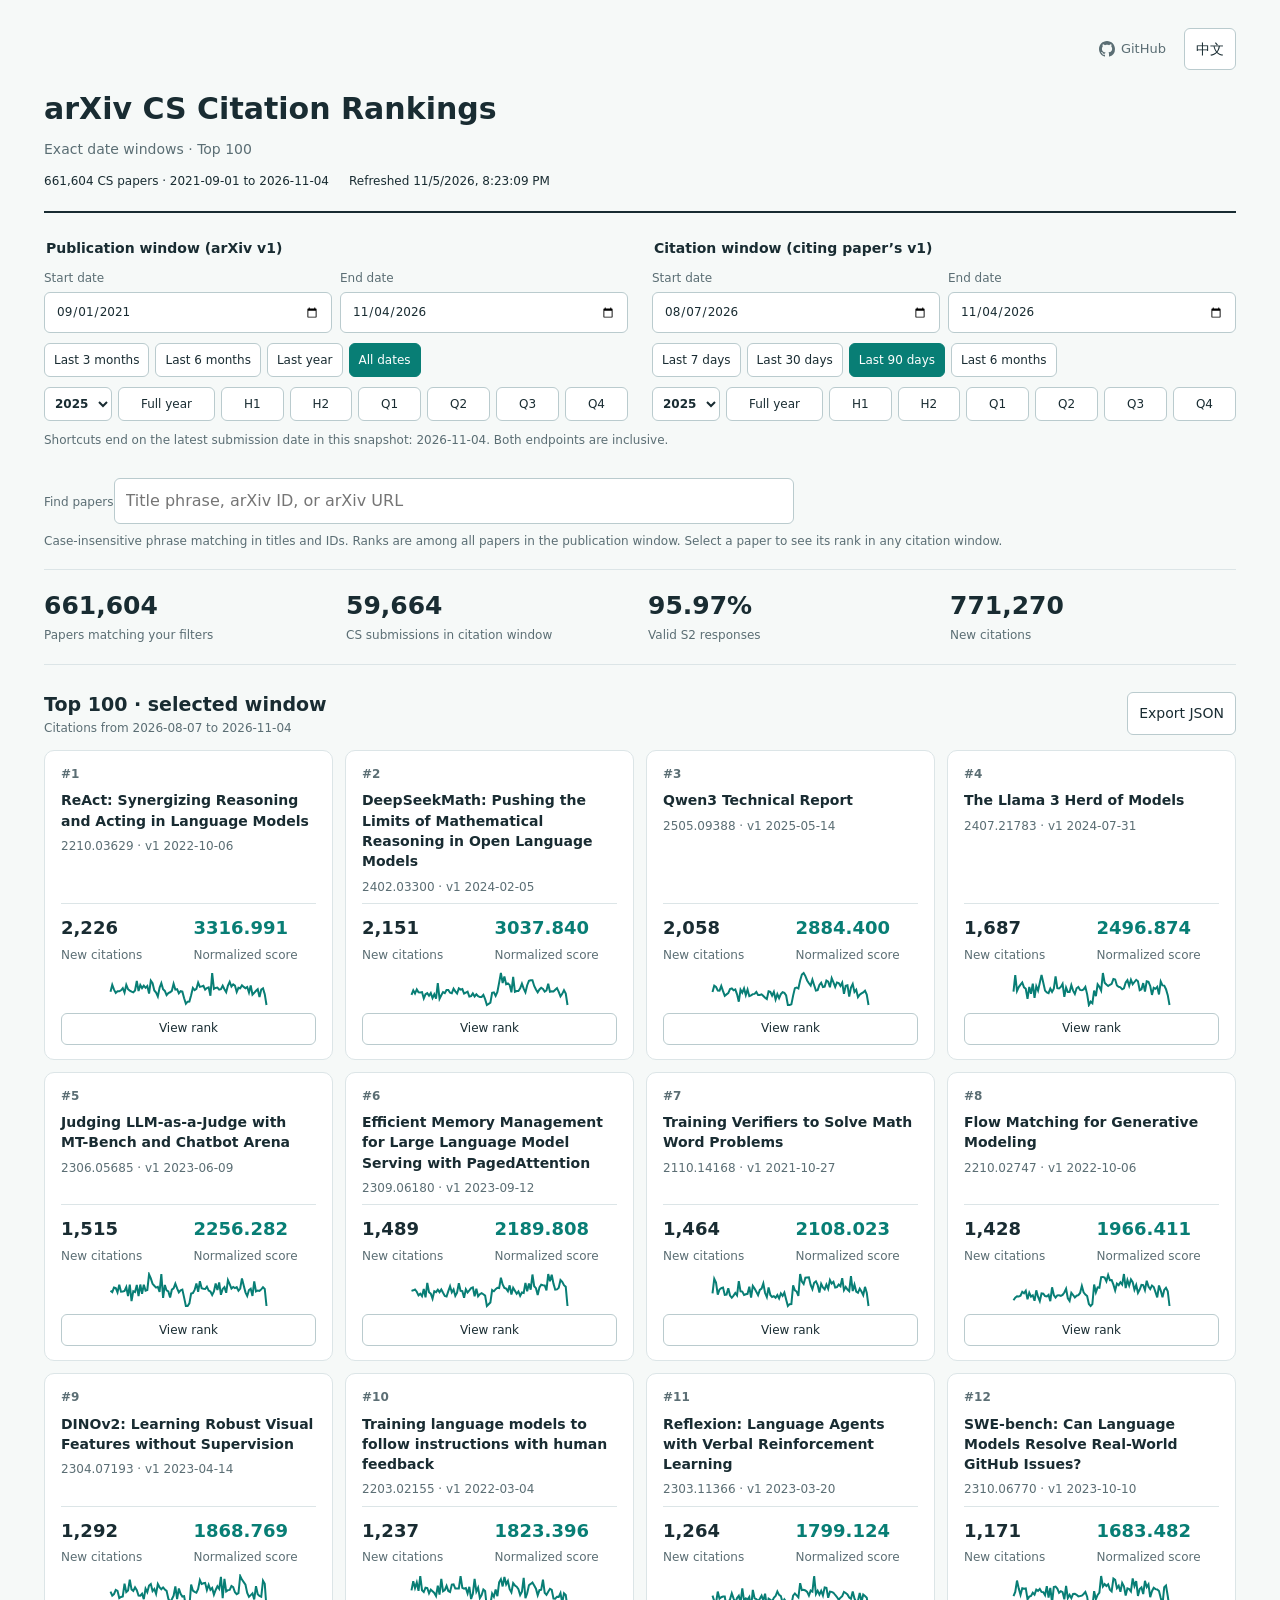
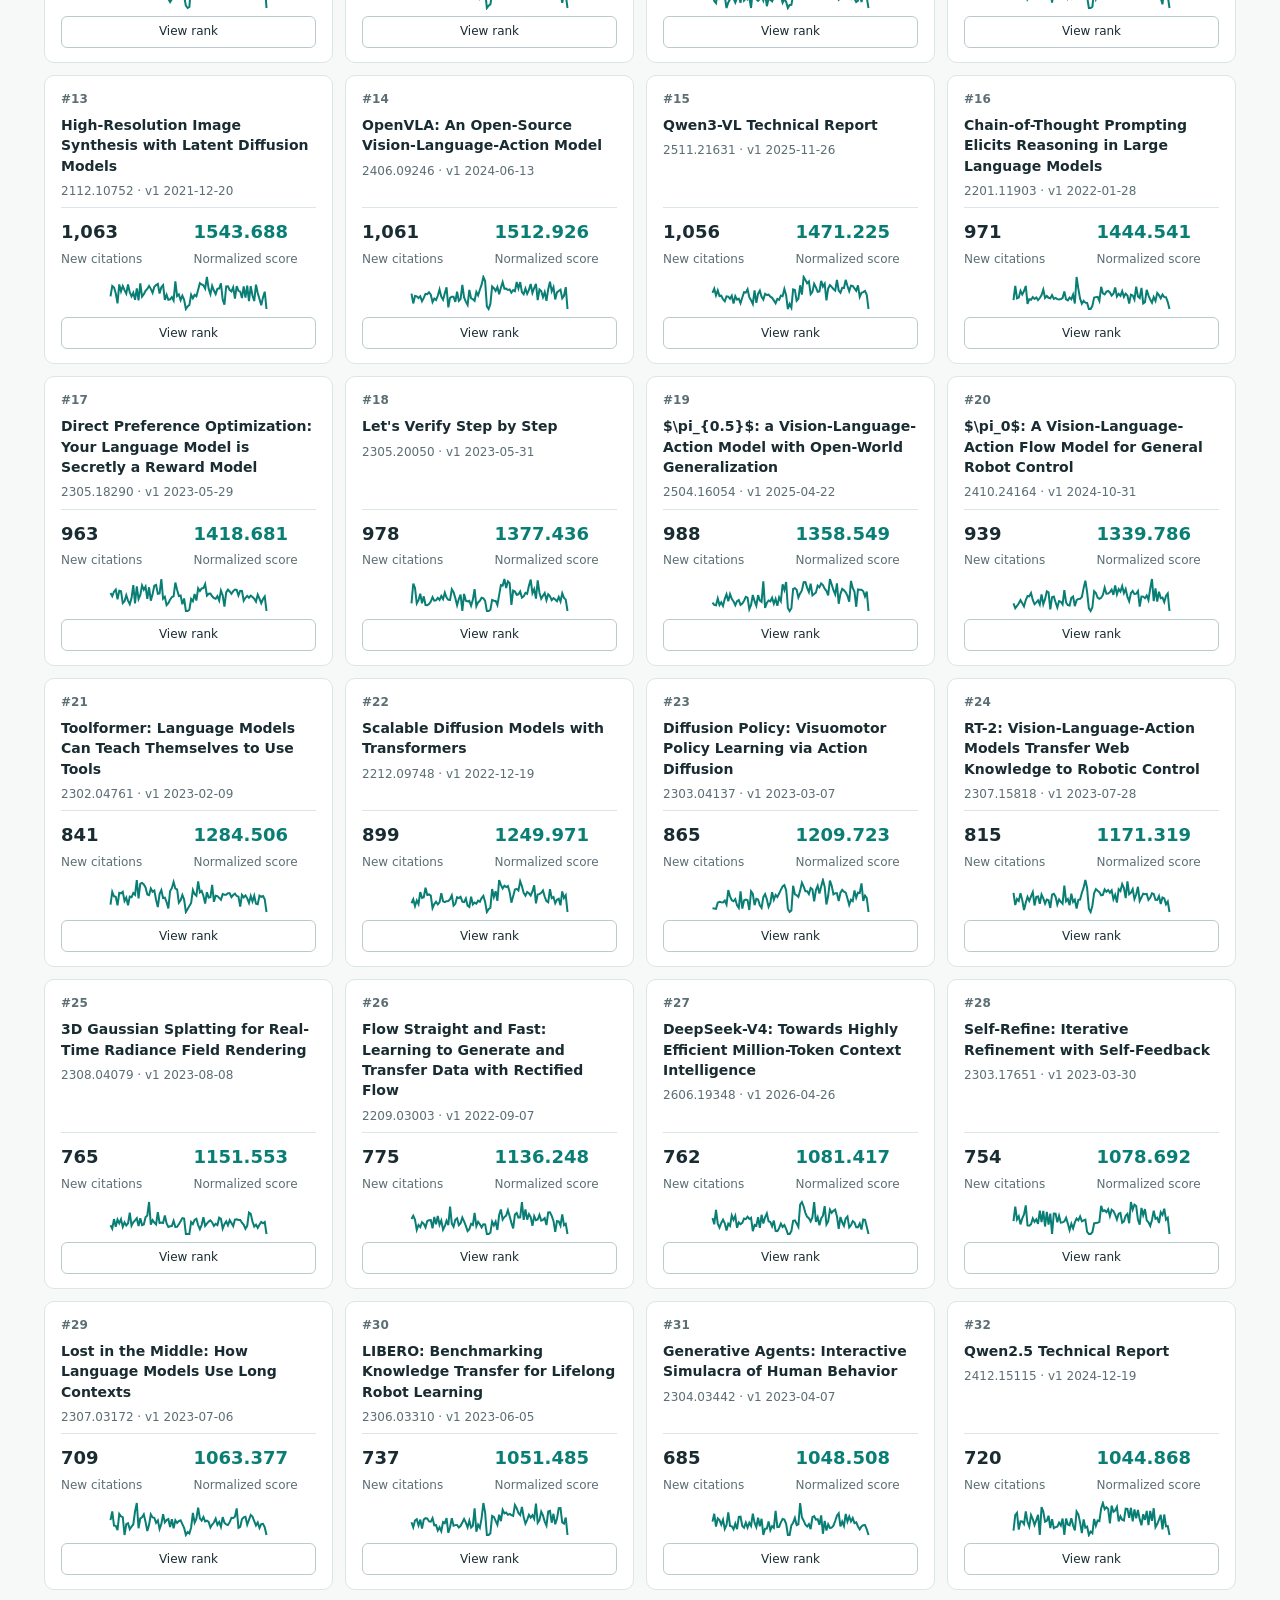
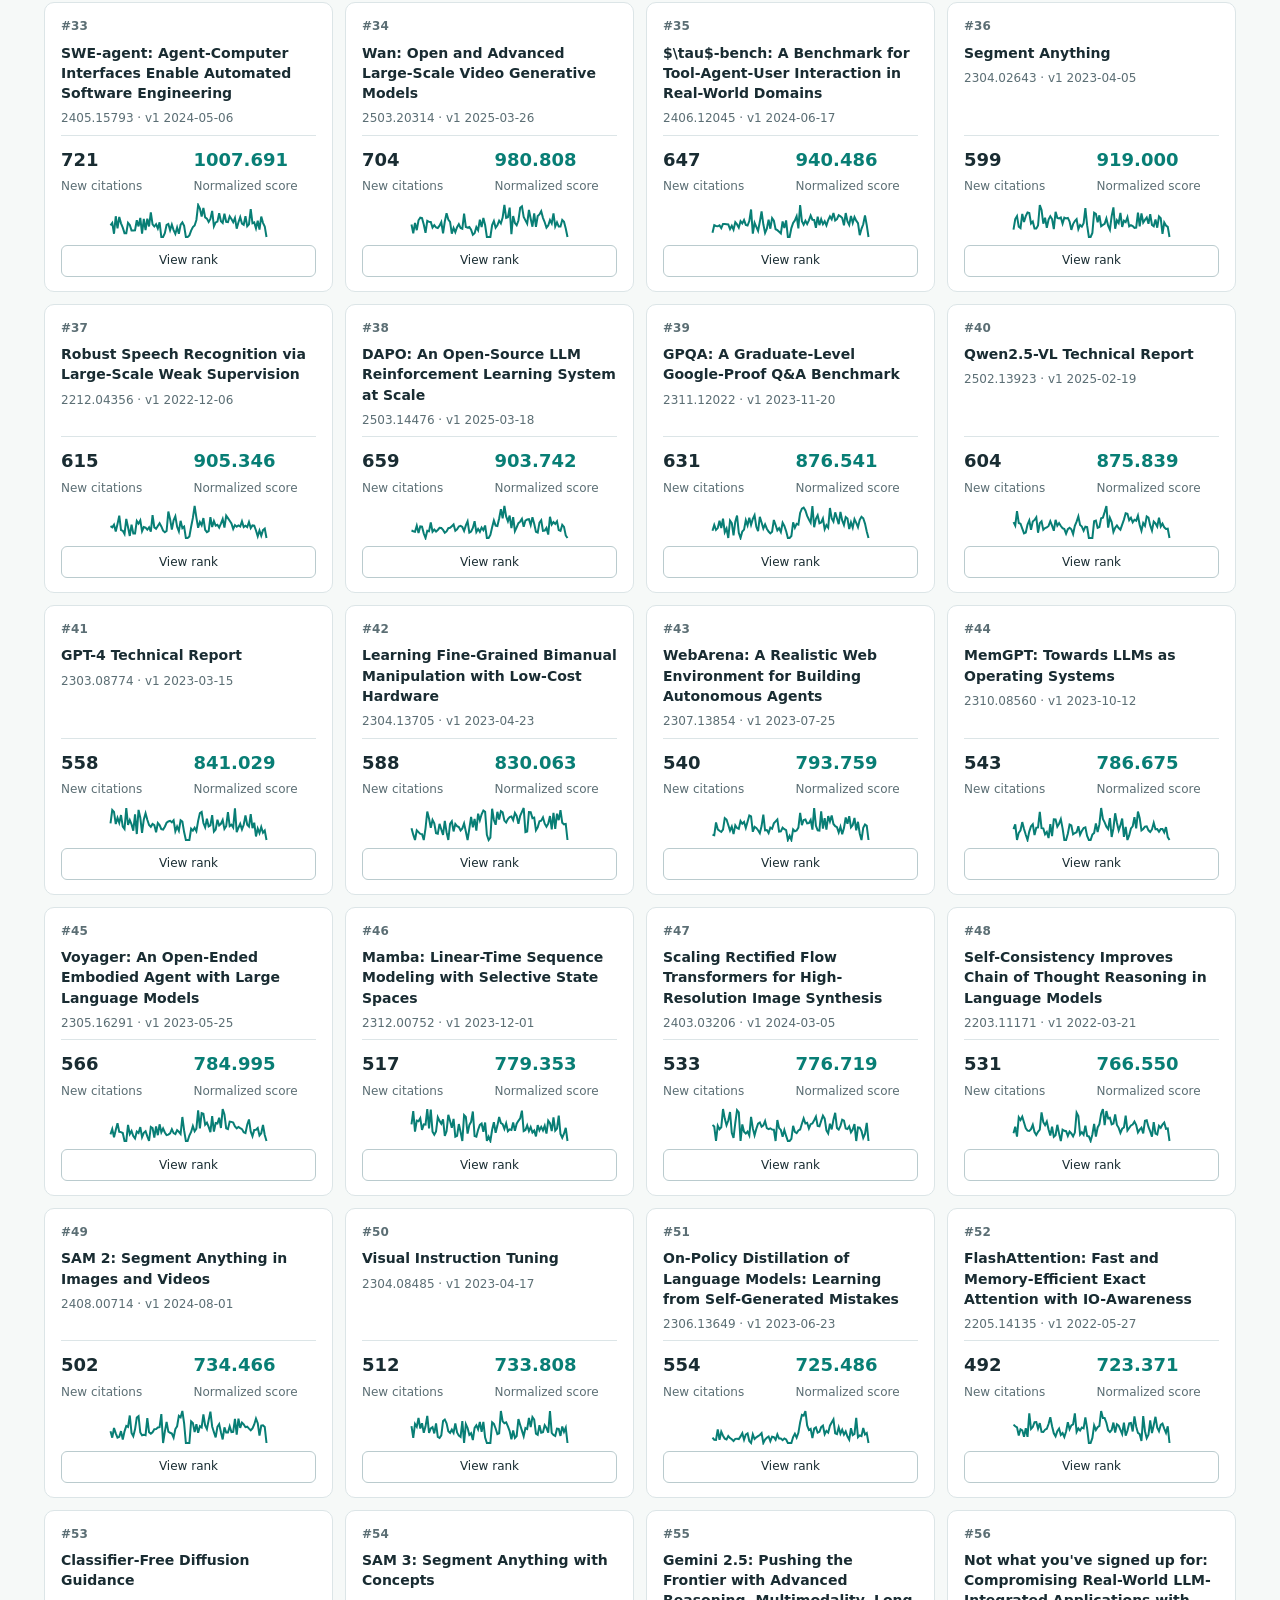
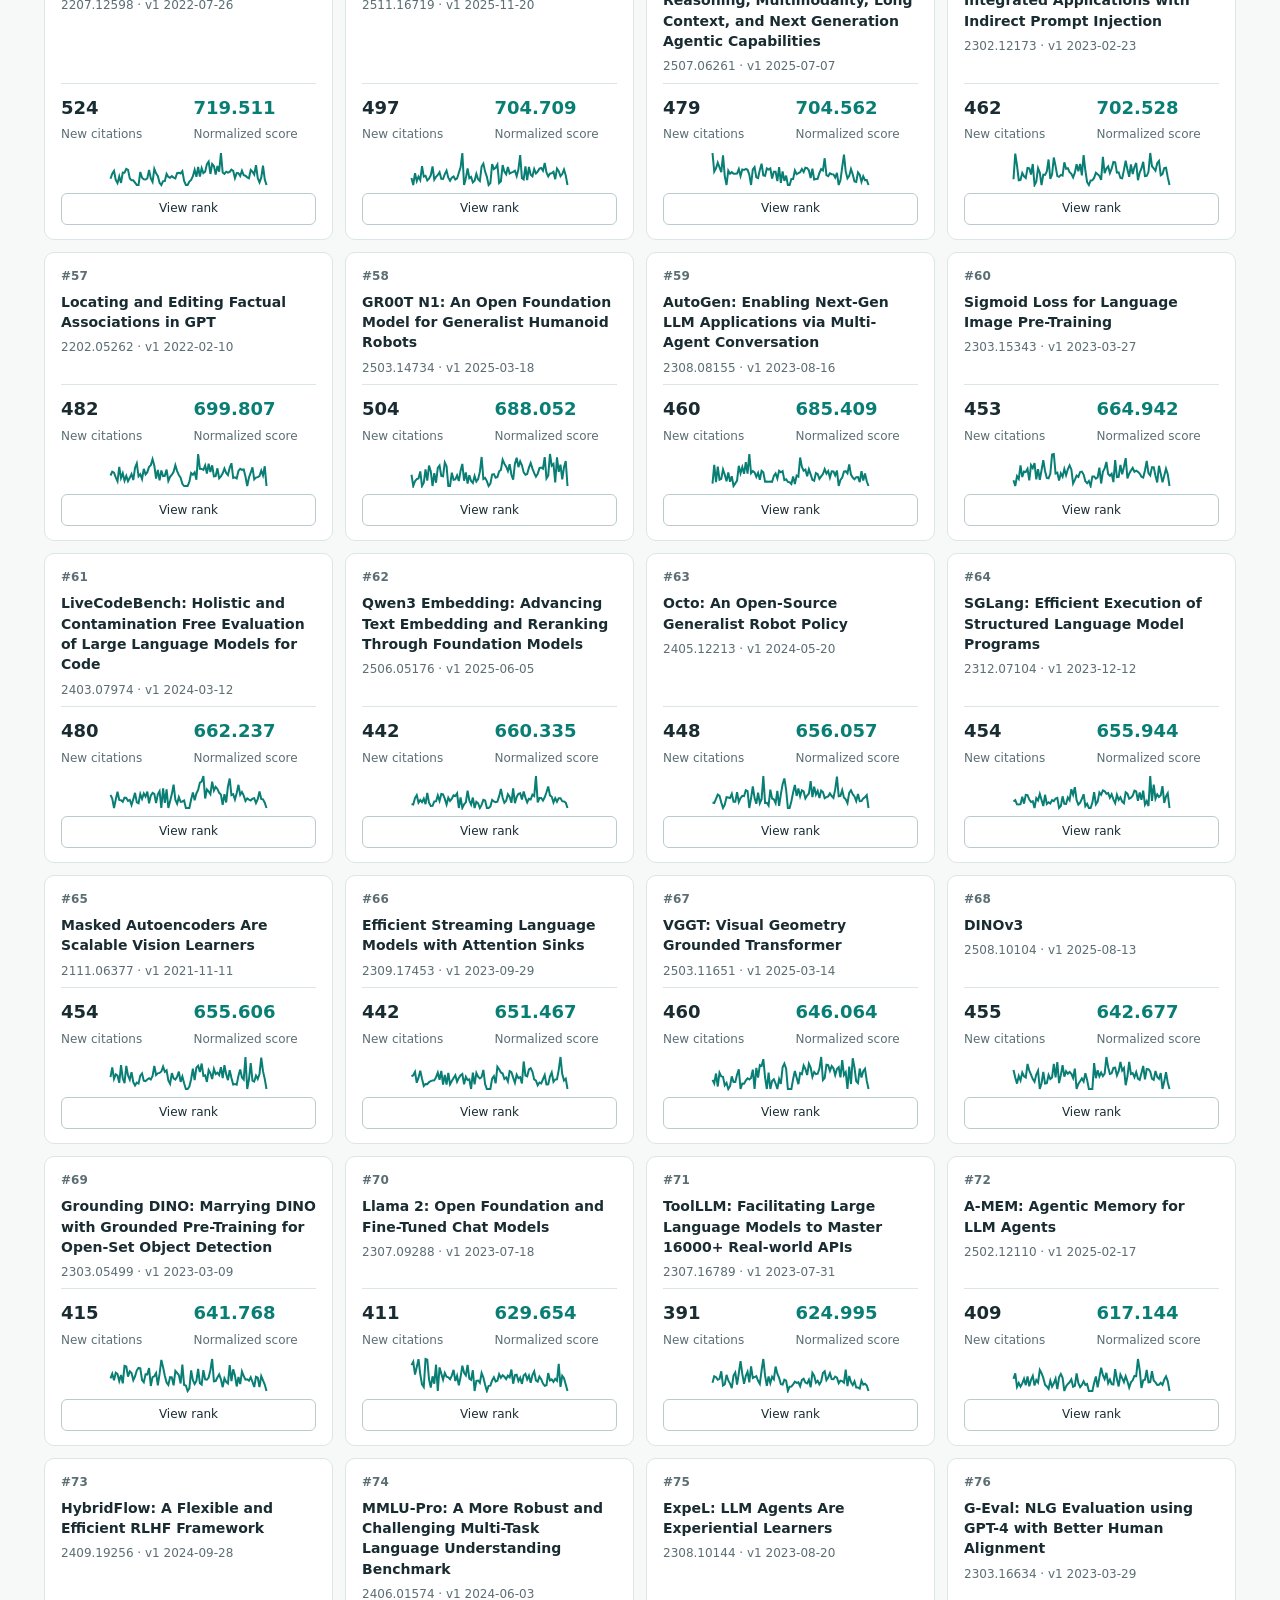
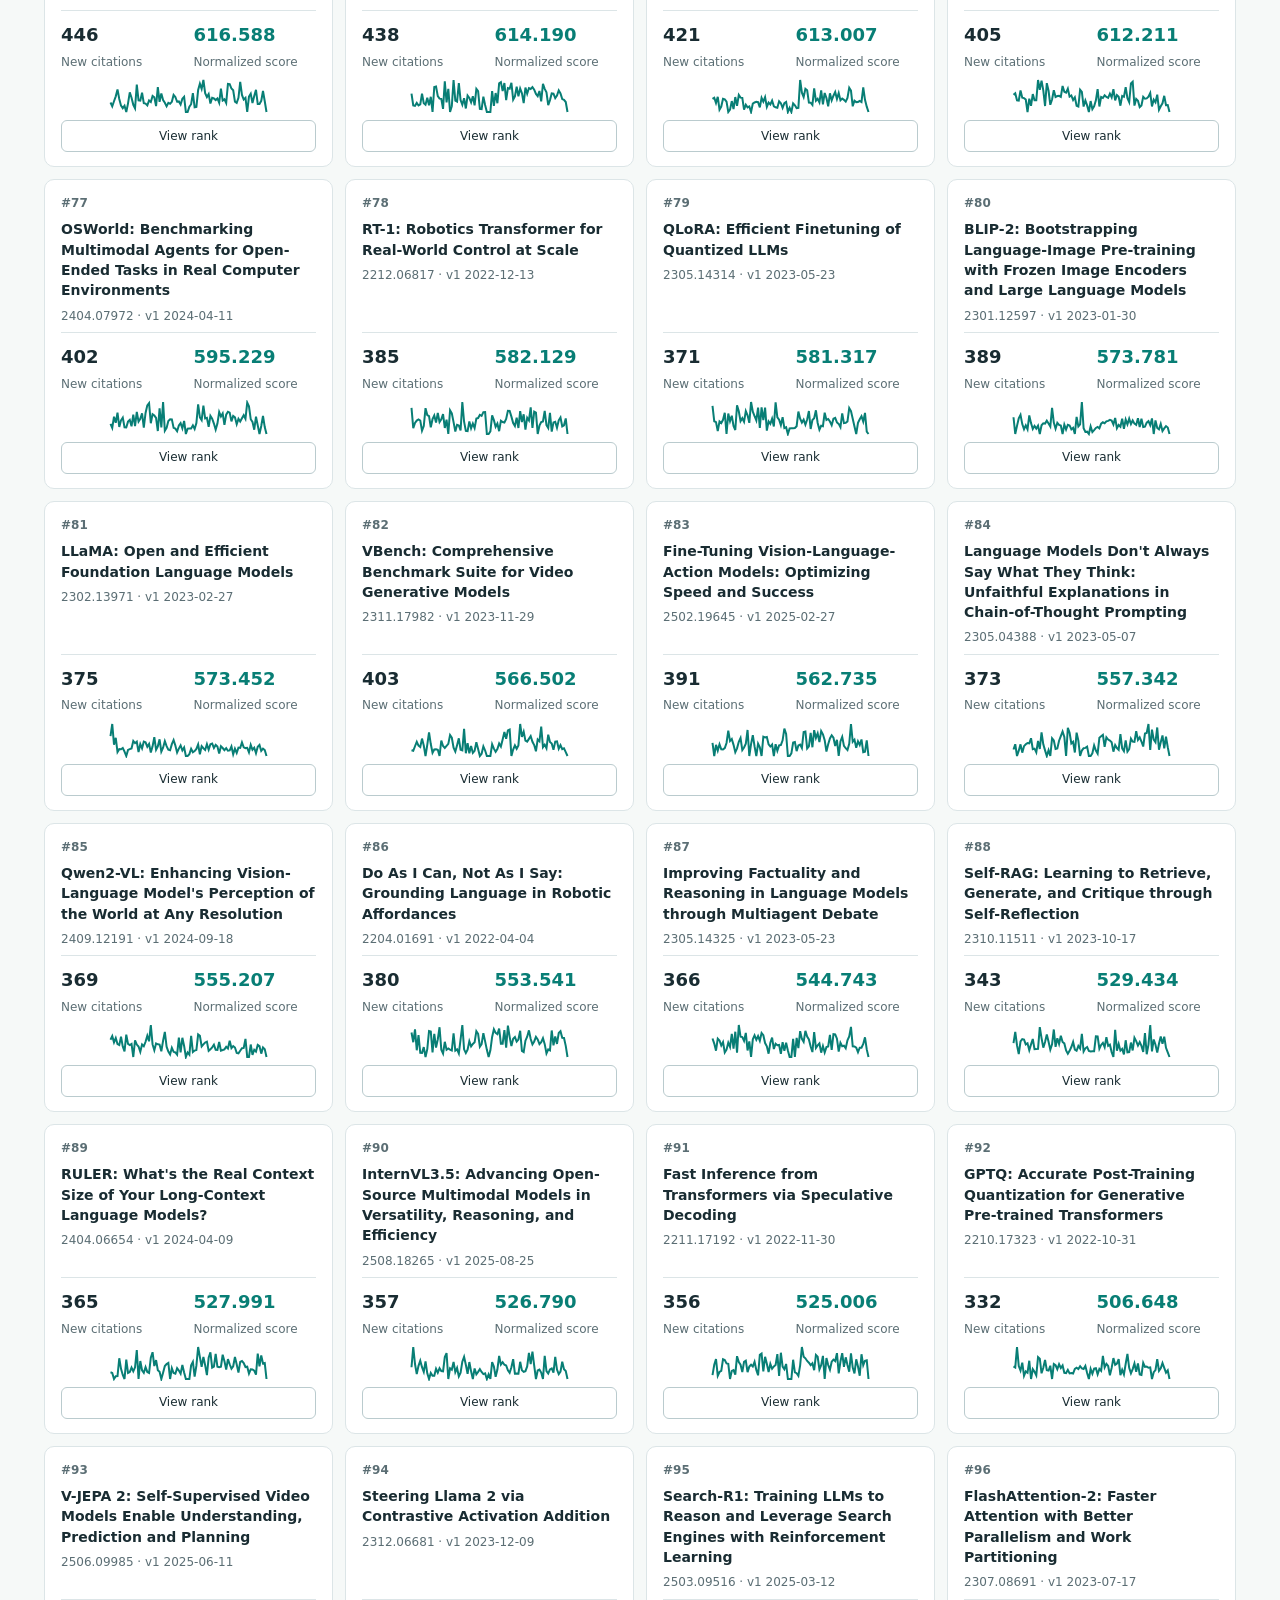
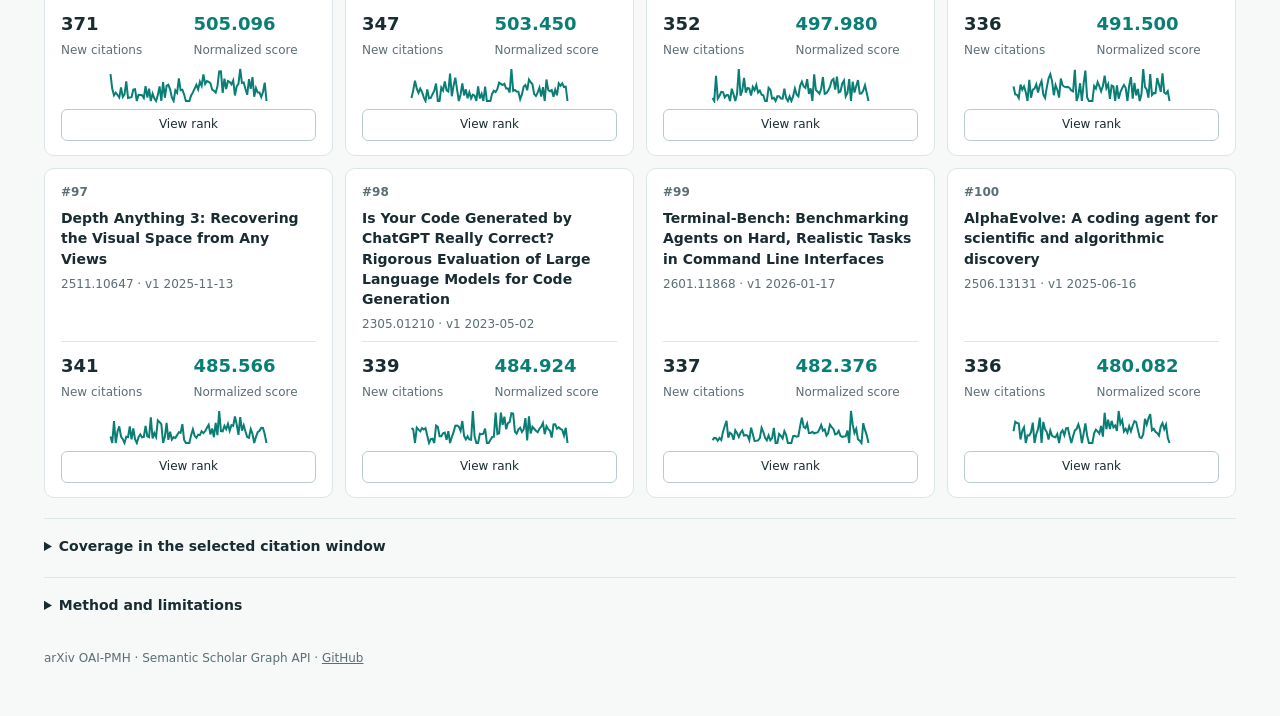
==== commit 539a29ae: "Move paper rank lookup into the leaderboard and add calendar presets - Select a paper from the leade" ====
--- a/PaperRanking/index.html
+++ b/PaperRanking/index.html
@@ -1,4 +1,4 @@
 <!doctype html>
-<html lang="en"><head><meta charset="utf-8"><meta name="viewport" content="width=device-width,initial-scale=1"><meta name="description" content="Explore arXiv CS citation rankings with exact date windows and individual paper lookup."><title>arXiv CS Citation Rankings</title><link rel="stylesheet" href="./style.css?v=20261106-1"></head>
-<body data-page="index"><main><header><nav><a href="./index.html" data-i18n="leaderboard" aria-current="page">Leaderboard</a><a href="./paper.html" data-i18n="singleLink" >Find a paper’s rank</a><button id="language" type="button">中文</button></nav><h1 data-i18n="title">arXiv CS Citation Rankings</h1><p class="muted" data-i18n="subtitle"></p><div class="snapshot"><span id="snapshot"></span><span id="refreshed"></span></div></header>
-<div id="loading" role="status" data-i18n="loading">Loading paper data…</div><noscript>This site requires JavaScript to calculate rankings.</noscript><div id="app" hidden><section class="filters"><fieldset><legend data-i18n="publication"></legend><div class="inputs"><label><span data-i18n="start"></span><input type="date" id="paper-start"></label><label><span data-i18n="end"></span><input type="date" id="paper-end"></label></div><div class="quick" data-window="paper"><button type="button" data-months="3" data-i18n="m3" aria-pressed="false"></button><button type="button" data-months="6" data-i18n="m6" aria-pressed="false"></button><button type="button" data-months="12" data-i18n="y1" aria-pressed="false"></button><button type="button" data-all="1" data-i18n="all" aria-pressed="false"></button></div></fieldset><fieldset><legend data-i18n="citation"></legend><div class="inputs"><label><span data-i18n="start"></span><input type="date" id="citation-start"></label><label><span data-i18n="end"></span><input type="date" id="citation-end"></label></div><div class="quick" data-window="citation"><button type="button" data-days="7" data-i18n="d7" aria-pressed="false"></button><button type="button" data-days="30" data-i18n="d30" aria-pressed="false"></button><button type="button" data-days="90" data-i18n="d90" aria-pressed="false"></button><button type="button" data-months="6" data-i18n="m6" aria-pressed="false"></button></div></fieldset></section><p class="hint" id="date-note"></p><section class="search"><label><span data-i18n="search"></span><input type="search" id="paper-search" data-placeholder="placeholder"></label><p class="hint" data-i18n="searchHint"></p></section><div id="error" class="error" role="alert"></div><section class="metrics"><div class="metric"><strong id="eligible">—</strong><span data-i18n="matchedPapers"></span></div><div class="metric"><strong id="sources">—</strong><span data-i18n="submissions"></span></div><div class="metric"><strong id="matched">—</strong><span data-i18n="responseRate"></span></div><div class="metric"><strong id="citations">—</strong><span data-i18n="citations"></span></div></section><div class="toolbar"><div><h2 id="result-label"></h2><div class="hint" id="result-subtitle"></div></div><button id="download" type="button" data-i18n="export"></button></div><div id="rankings"></div><details><summary data-i18n="coverage"></summary><div id="coverage" class="table-wrap"></div></details><details><summary data-i18n="method"></summary><div class="method"><p data-i18n="method1"></p><p data-i18n="method2"></p><p data-i18n="method3"></p><p data-i18n="method4"></p><p id="limitations"></p></div></details></div><footer data-i18n="footer">arXiv OAI-PMH · Semantic Scholar Graph API</footer></main><dialog id="detail"><div class="dialog-head"><div><h2 id="detail-title"></h2><p id="detail-id" class="hint"></p></div><button id="close-detail" type="button" data-i18n="close"></button></div><div id="detail-days" class="daily-table"></div></dialog><script type="module" src="./app.js?v=20261106-1"></script></body></html>
+<html lang="en"><head><meta charset="utf-8"><meta name="viewport" content="width=device-width,initial-scale=1"><meta name="description" content="Explore arXiv CS citation rankings with exact date windows and individual paper lookup."><title>arXiv CS Citation Rankings</title><link rel="stylesheet" href="./style.css?v=20261106-5"></head>
+<body data-page="index"><main><header><nav><a class="github" href="https://github.com/collinzrj/PaperRanking" target="_blank" rel="noopener noreferrer"><svg viewBox="0 0 16 16" width="16" height="16" aria-hidden="true"><path fill="currentColor" d="M8 0C3.58 0 0 3.58 0 8c0 3.54 2.29 6.53 5.47 7.59.4.07.55-.17.55-.38 0-.19-.01-.82-.01-1.49-2.01.37-2.53-.49-2.69-.94-.09-.23-.48-.94-.82-1.13-.28-.15-.68-.52-.01-.53.63-.01 1.08.58 1.23.82.72 1.21 1.87.87 2.33.66.07-.52.28-.87.51-1.07-1.78-.2-3.64-.89-3.64-3.95 0-.87.31-1.59.82-2.15-.08-.2-.36-1.02.08-2.12 0 0 .67-.21 2.2.82.64-.18 1.32-.27 2-.27.68 0 1.36.09 2 .27 1.53-1.04 2.2-.82 2.2-.82.44 1.1.16 1.92.08 2.12.51.56.82 1.27.82 2.15 0 3.07-1.87 3.75-3.65 3.95.29.25.54.73.54 1.48 0 1.07-.01 1.93-.01 2.2 0 .21.15.46.55.38A8.013 8.013 0 0016 8c0-4.42-3.58-8-8-8z"/></svg>GitHub</a><button id="language" type="button">中文</button></nav><h1 data-i18n="title">arXiv CS Citation Rankings</h1><p class="muted" data-i18n="subtitle"></p><div class="snapshot"><span id="snapshot"></span><span id="refreshed"></span></div></header>
+<div id="loading" role="status" data-i18n="loading">Loading paper data…</div><noscript>This site requires JavaScript to calculate rankings.</noscript><div id="app" hidden><section class="filters"><fieldset><legend data-i18n="publication"></legend><div class="inputs"><label><span data-i18n="start"></span><input type="date" id="paper-start"></label><label><span data-i18n="end"></span><input type="date" id="paper-end"></label></div><div class="quick" data-window="paper"><button type="button" data-months="3" data-i18n="m3" aria-pressed="false"></button><button type="button" data-months="6" data-i18n="m6" aria-pressed="false"></button><button type="button" data-months="12" data-i18n="y1" aria-pressed="false"></button><button type="button" data-all="1" data-i18n="all" aria-pressed="false"></button></div></fieldset><fieldset><legend data-i18n="citation"></legend><div class="inputs"><label><span data-i18n="start"></span><input type="date" id="citation-start"></label><label><span data-i18n="end"></span><input type="date" id="citation-end"></label></div><div class="quick" data-window="citation"><button type="button" data-days="7" data-i18n="d7" aria-pressed="false"></button><button type="button" data-days="30" data-i18n="d30" aria-pressed="false"></button><button type="button" data-days="90" data-i18n="d90" aria-pressed="false"></button><button type="button" data-months="6" data-i18n="m6" aria-pressed="false"></button></div></fieldset></section><p class="hint" id="date-note"></p><section class="search"><label><span data-i18n="search"></span><input type="search" id="paper-search" data-placeholder="placeholder"></label><p class="hint" data-i18n="searchHint"></p></section><div id="error" class="error" role="alert"></div><section class="metrics"><div class="metric"><strong id="eligible">—</strong><span data-i18n="matchedPapers"></span></div><div class="metric"><strong id="sources">—</strong><span data-i18n="submissions"></span></div><div class="metric"><strong id="matched">—</strong><span data-i18n="responseRate"></span></div><div class="metric"><strong id="citations">—</strong><span data-i18n="citations"></span></div></section><div class="toolbar"><div><h2 id="result-label"></h2><div class="hint" id="result-subtitle"></div></div><button id="download" type="button" data-i18n="export"></button></div><div id="rankings"></div><details><summary data-i18n="coverage"></summary><div id="coverage" class="table-wrap"></div></details><details><summary data-i18n="method"></summary><div class="method"><p data-i18n="method1"></p><p data-i18n="method2"></p><p data-i18n="method3"></p><p data-i18n="method4"></p><p id="limitations"></p></div></details></div><footer><span data-i18n="footer">arXiv OAI-PMH · Semantic Scholar Graph API</span> · <a href="https://github.com/collinzrj/PaperRanking" target="_blank" rel="noopener noreferrer">GitHub</a></footer></main><dialog id="detail" aria-labelledby="detail-title"><div class="dialog-head"><div><h2 id="detail-title"></h2><p id="detail-id" class="hint"></p></div><button id="close-detail" type="button" data-i18n="close" autofocus></button></div><p id="detail-population" class="hint"></p><fieldset class="detail-window"><legend data-i18n="citation"></legend><div class="inputs"><label><span data-i18n="start"></span><input type="date" id="detail-citation-start"></label><label><span data-i18n="end"></span><input type="date" id="detail-citation-end"></label></div><div class="quick" data-window="detail-citation"><button type="button" data-days="30" data-i18n="d30" aria-pressed="false"></button><button type="button" data-days="90" data-i18n="d90" aria-pressed="false"></button><button type="button" data-months="6" data-i18n="m6" aria-pressed="false"></button><button type="button" data-months="12" data-i18n="y1" aria-pressed="false"></button><button type="button" data-all="1" data-i18n="all" aria-pressed="false"></button></div></fieldset><div id="detail-error" class="error" role="alert"></div><div id="detail-result" aria-live="polite"></div></dialog><script type="module" src="./app.js?v=20261106-5"></script></body></html>
--- a/PaperRanking/style.css
+++ b/PaperRanking/style.css
@@ -1,5 +1,13 @@
 :root{color-scheme:light;--ink:#192c32;--muted:#5b6e74;--line:#dce5e7;--accent:#087e75;--tint:#e9f5f2;--bg:#f6f9f8}
-*{box-sizing:border-box}body{margin:0;color:var(--ink);background:var(--bg);font:14px/1.6 system-ui,-apple-system,"Segoe UI",sans-serif}main{max-width:1240px;margin:auto;padding:28px 24px 48px}header{border-bottom:2px solid var(--ink);padding-bottom:20px}nav{display:flex;align-items:center;gap:18px;margin-bottom:20px}nav a{text-decoration:none;color:var(--muted)}nav a[aria-current]{font-weight:700;color:var(--accent)}#language{margin-left:auto}h1{font-size:30px;line-height:1.25;margin:0 0 10px}h2{font-size:19px;margin:0}p{margin:8px 0}a{color:inherit}small,.muted,.hint{color:var(--muted)}.hint{font-size:12px}.snapshot{font-size:12px;margin-top:12px;display:flex;flex-wrap:wrap;gap:4px 20px}button,input{font:inherit;color:var(--ink);border:1px solid #bacbce;background:white;border-radius:6px;padding:9px 11px;min-height:40px}button{cursor:pointer}button:hover{border-color:var(--accent);background:var(--tint)}button:focus-visible,input:focus-visible,a:focus-visible{outline:3px solid #309f93;outline-offset:2px}input{width:100%;min-width:0}label{display:block;font-size:12px;color:var(--muted)}label input{margin-top:4px}.filters{display:grid;grid-template-columns:1fr 1fr;gap:24px;margin:24px 0 10px}fieldset{margin:0;padding:0;border:0;min-width:0}legend{font-weight:650;margin-bottom:9px}.inputs{display:grid;grid-template-columns:1fr 1fr;gap:8px}.quick{display:flex;flex-wrap:wrap;gap:6px;margin-top:10px}.quick button{font-size:12px;min-height:34px;padding:6px 9px}.quick button.active{background:var(--accent);color:#fff;border-color:var(--accent)}.search{margin:24px 0 18px}.search input{max-width:680px;font-size:16px}.metrics{display:grid;grid-template-columns:repeat(4,minmax(0,1fr));gap:16px;padding:18px 0;border-block:1px solid var(--line)}.metric strong{display:block;font-size:25px;line-height:1.4;font-variant-numeric:tabular-nums}.metric span{font-size:12px;color:var(--muted)}.toolbar{display:flex;justify-content:space-between;align-items:center;gap:12px;margin:24px 0 12px}.table-wrap{overflow:auto}table{border-collapse:collapse;width:100%}th,td{text-align:left;vertical-align:top;border-bottom:1px solid var(--line);padding:12px 10px}th{font-size:12px;color:var(--muted);background:#eaf0ef}.ranking-table{table-layout:fixed}.rank-cell{width:66px}.paper-cell a{font-weight:650;text-decoration:none;overflow-wrap:anywhere}.paper-cell a:hover{text-decoration:underline;color:var(--accent)}.paper-meta{font-size:12px;color:var(--muted);margin-top:4px}.count-cell,.score-cell{width:125px;text-align:right;font-variant-numeric:tabular-nums}.score-cell{font-weight:650;color:var(--accent)}.history-cell{width:125px}.history-cell button{padding:5px 8px;font-size:12px;min-height:34px}.ranking-table .me{background:var(--tint)}details{margin-top:20px;padding-top:16px;border-top:1px solid var(--line)}summary{cursor:pointer;font-weight:650}.method{max-width:900px;color:var(--muted);font-size:13px}.coverage-table{min-width:680px;font-size:12px}.error{color:#a52b31;margin:12px 0}.empty{padding:20px 0;color:var(--muted)}[hidden]{display:none!important}#loading{padding:30px 0}.candidates{display:grid;gap:6px;max-height:360px;overflow:auto;margin:10px 0}.candidate{text-align:left;width:100%;padding:10px 12px}.candidate small{display:block}.selected{padding:20px;background:#fff;border:1px solid var(--line);border-radius:10px;margin:20px 0}.selected h2{margin-bottom:8px}.selected .metrics{margin-top:16px;grid-template-columns:1.5fr 1fr 1fr}.selected .position{font-size:25px;color:var(--accent);font-weight:700;margin:10px 0}.selected .outside{padding:12px;background:#fff5e4;color:#704c16;border-radius:6px}dialog{width:min(820px,calc(100% - 24px));max-height:90vh;border:1px solid var(--line);border-radius:10px;padding:20px}dialog::backdrop{background:#142b3280}.dialog-head{display:flex;justify-content:space-between;align-items:start;gap:12px}.daily-table{max-height:60vh;overflow:auto}.daily-table table{min-width:460px}footer{margin-top:32px;font-size:12px;color:var(--muted)}
-@media(max-width:800px){main{padding:16px 14px 36px}h1{font-size:25px}nav{gap:12px;font-size:13px;flex-wrap:wrap}#language{padding:6px 10px;min-height:34px}.filters{grid-template-columns:1fr;gap:20px;margin-top:20px}.inputs{gap:8px}.quick{gap:6px}.quick button{flex:1 0 auto}.metrics{grid-template-columns:1fr 1fr;gap:14px}.metric strong{font-size:22px}.toolbar{align-items:flex-start}.toolbar button{font-size:12px;flex-shrink:0}.ranking-wrap{overflow:visible}.ranking-table,.ranking-table tbody{display:block;width:100%}.ranking-table thead{display:none}.ranking-table tr{display:grid;grid-template-columns:1fr 1fr;gap:12px;margin:12px 0;padding:16px;border:1px solid var(--line);border-radius:10px;background:#fff}.ranking-table td{display:block;border:0;padding:0;width:auto!important;text-align:left;min-width:0}.ranking-table .rank-cell{grid-column:1/-1;font-size:12px;color:var(--muted)}.ranking-table .rank-cell::before{content:'#'}.ranking-table .paper-cell{grid-column:1/-1}.ranking-table .paper-cell a{font-size:15px;line-height:1.5;display:block}.ranking-table .count-cell,.ranking-table .score-cell{border-top:1px solid var(--line);padding-top:10px;font-size:20px}.ranking-table .count-cell::before,.ranking-table .score-cell::before{content:attr(data-label);display:block;font-size:12px;font-weight:400;color:var(--muted)}.ranking-table .history-cell{grid-column:1/-1}.ranking-table .history-cell button{width:100%}.selected{padding:16px}.selected .metrics{grid-template-columns:1fr 1fr}.snapshot{display:block}.snapshot span{display:block}.coverage-table th,.coverage-table td{padding:8px}.hint{overflow-wrap:anywhere}}
+*{box-sizing:border-box}body{margin:0;color:var(--ink);background:var(--bg);font:14px/1.6 system-ui,-apple-system,"Segoe UI",sans-serif}main{max-width:1240px;margin:auto;padding:28px 24px 48px}header{border-bottom:2px solid var(--ink);padding-bottom:20px}nav{display:flex;align-items:center;gap:18px;margin-bottom:20px}nav a{text-decoration:none;color:var(--muted)}nav a[aria-current]{font-weight:700;color:var(--accent)}#language{margin-left:auto}h1{font-size:30px;line-height:1.25;margin:0 0 10px}h2{font-size:19px;margin:0}p{margin:8px 0}a{color:inherit}small,.muted,.hint{color:var(--muted)}.hint{font-size:12px}.snapshot{font-size:12px;margin-top:12px;display:flex;flex-wrap:wrap;gap:4px 20px}button,input{font:inherit;color:var(--ink);border:1px solid #bacbce;background:white;border-radius:6px;padding:9px 11px;min-height:40px}button{cursor:pointer}button:hover{border-color:var(--accent);background:var(--tint)}button:focus-visible,input:focus-visible,a:focus-visible{outline:3px solid #309f93;outline-offset:2px}input{width:100%;min-width:0}label{display:block;font-size:12px;color:var(--muted)}label input{margin-top:4px}.filters{display:grid;grid-template-columns:1fr 1fr;gap:24px;margin:24px 0 10px}fieldset{margin:0;padding:0;border:0;min-width:0}legend{font-weight:650;margin-bottom:9px}.inputs{display:grid;grid-template-columns:1fr 1fr;gap:8px}.quick{display:flex;flex-wrap:wrap;gap:6px;margin-top:10px}.quick button{font-size:12px;min-height:34px;padding:6px 9px}.quick button.active{background:var(--accent);color:#fff;border-color:var(--accent)}.search{margin:24px 0 18px}.search input{max-width:680px;font-size:16px}.metrics{display:grid;grid-template-columns:repeat(4,minmax(0,1fr));gap:16px;padding:18px 0;border-block:1px solid var(--line)}.metric strong{display:block;font-size:25px;line-height:1.4;font-variant-numeric:tabular-nums}.metric span{font-size:12px;color:var(--muted)}.toolbar{display:flex;justify-content:space-between;align-items:center;gap:12px;margin:24px 0 12px}.table-wrap{overflow:auto}table{border-collapse:collapse;width:100%}th,td{text-align:left;vertical-align:top;border-bottom:1px solid var(--line);padding:12px 10px}th{font-size:12px;color:var(--muted);background:#eaf0ef}.ranking-table{table-layout:fixed}.rank-cell{width:66px}.paper-cell a{font-weight:650;text-decoration:none;overflow-wrap:anywhere}.paper-cell a:hover{text-decoration:underline;color:var(--accent)}.paper-meta{font-size:12px;color:var(--muted);margin-top:4px}.count-cell,.score-cell{width:125px;text-align:right;font-variant-numeric:tabular-nums}.score-cell{font-weight:650;color:var(--accent)}.history-cell{width:125px}.history-cell button{padding:5px 8px;font-size:12px;min-height:34px}.ranking-table .me{background:var(--tint)}details{margin-top:20px;padding-top:16px;border-top:1px solid var(--line)}summary{cursor:pointer;font-weight:650}.method{max-width:900px;color:var(--muted);font-size:13px}.coverage-table{min-width:680px;font-size:12px}.error{color:#a52b31;margin:12px 0}.empty{padding:20px 0;color:var(--muted)}[hidden]{display:none!important}#loading{padding:30px 0}dialog{width:min(900px,calc(100% - 24px));max-height:90vh;border:1px solid var(--line);border-radius:10px;padding:20px}dialog::backdrop{background:#142b3280}.dialog-head{display:flex;justify-content:space-between;align-items:start;gap:12px}.daily-table{max-height:60vh;overflow:auto}.daily-table table{min-width:460px}footer{margin-top:32px;font-size:12px;color:var(--muted)}
+@media(max-width:800px){main{padding:16px 14px 36px}h1{font-size:25px}nav{gap:12px;font-size:13px;flex-wrap:wrap}#language{padding:6px 10px;min-height:34px}.filters{grid-template-columns:1fr;gap:20px;margin-top:20px}.inputs{gap:8px}.quick{gap:6px}.quick button{flex:1 0 auto}.metrics{grid-template-columns:1fr 1fr;gap:14px}.metric strong{font-size:22px}.toolbar{align-items:flex-start}.toolbar button{font-size:12px;flex-shrink:0}.ranking-wrap{overflow:visible}.ranking-table,.ranking-table tbody{display:block;width:100%}.ranking-table thead{display:none}.ranking-table tr{display:grid;grid-template-columns:1fr 1fr;gap:12px;margin:12px 0;padding:16px;border:1px solid var(--line);border-radius:10px;background:#fff}.ranking-table td{display:block;border:0;padding:0;width:auto!important;text-align:left;min-width:0}.ranking-table .rank-cell{grid-column:1/-1;font-size:12px;color:var(--muted)}.ranking-table .rank-cell::before{content:'#'}.ranking-table .paper-cell{grid-column:1/-1}.ranking-table .paper-cell a{font-size:15px;line-height:1.5;display:block}.ranking-table .count-cell,.ranking-table .score-cell{border-top:1px solid var(--line);padding-top:10px;font-size:20px}.ranking-table .count-cell::before,.ranking-table .score-cell::before{content:attr(data-label);display:block;font-size:12px;font-weight:400;color:var(--muted)}.ranking-table .history-cell{grid-column:1/-1}.ranking-table .history-cell button{width:100%}.snapshot{display:block}.snapshot span{display:block}.coverage-table th,.coverage-table td{padding:8px}.hint{overflow-wrap:anywhere}}
 @media(max-width:380px){main{padding-inline:10px}.ranking-table tr{padding:12px;gap:10px}.toolbar{flex-direction:column}.inputs{grid-template-columns:minmax(0,1fr) minmax(0,1fr)}input{padding:8px 5px}}
 .citation-chart{display:block;width:100%;height:auto;max-height:160px;margin:0 0 6px}.history-cell .citation-chart{height:36px}.daily-table>.citation-chart{background:#f6f9f8;border-radius:6px;margin:12px 0}
+.periods{display:flex;flex-wrap:wrap;gap:6px;align-items:center}.periods select{font:inherit;font-size:12px;font-weight:650;color:var(--ink);border:1px solid #bacbce;background:white;border-radius:6px;min-height:34px;padding:4px 6px;font-variant-numeric:tabular-nums;cursor:pointer}.periods select:focus-visible{outline:3px solid #309f93;outline-offset:2px}.periods button{flex:1 0 auto;white-space:nowrap}
+.ranking-cards{list-style:none;margin:0;padding:0;display:grid;grid-template-columns:repeat(auto-fill,minmax(280px,1fr));gap:12px}.ranking-card{display:flex;flex-direction:column;gap:6px;min-width:0;padding:14px 16px;background:#fff;border:1px solid var(--line);border-radius:10px}.card-rank{font-size:12px;font-weight:650;color:var(--muted);font-variant-numeric:tabular-nums}.card-title{font-weight:650;line-height:1.45;text-decoration:none;overflow-wrap:anywhere}.card-title:hover{text-decoration:underline;color:var(--accent)}.ranking-card .paper-meta{margin-top:0}.card-stats{display:grid;grid-template-columns:1fr 1fr;gap:10px;margin-top:auto;padding-top:10px;border-top:1px solid var(--line)}.card-stats strong{display:block;font-size:18px;font-variant-numeric:tabular-nums}.card-stats span{font-size:12px;color:var(--muted)}.card-stats .score strong{color:var(--accent)}.card-history .citation-chart{height:36px}.card-history button{width:100%;padding:5px 8px;font-size:12px;min-height:32px}
+@media(max-width:800px){.periods{display:grid;grid-template-columns:repeat(4,minmax(0,1fr))}.periods button{padding-inline:2px}.ranking-cards{grid-template-columns:1fr}}
+.github{display:inline-flex;align-items:center;gap:6px;margin-left:auto;color:var(--muted);text-decoration:none;font-size:13px}.github:hover{color:var(--accent)}.github+#language{margin-left:0}
+.ranking-card{cursor:pointer}.ranking-card:hover{border-color:var(--accent)}
+#detail-title a{text-decoration:none}#detail-title a:hover{text-decoration:underline;color:var(--accent)}.detail-window{margin:14px 0 4px}.detail-window .inputs{max-width:420px}
+.detail-summary{display:grid;grid-template-columns:2fr 1fr 1fr;gap:16px;align-items:end;padding:14px 0;border-block:1px solid var(--line);margin:12px 0}.detail-position strong{display:block;font-size:26px;color:var(--accent);line-height:1.3}.detail-position span{font-size:12px;color:var(--muted)}#detail h3{font-size:15px;margin:18px 0 6px}#detail .citation-chart{background:#f6f9f8;border-radius:6px}.outside{padding:12px;background:#fff5e4;color:#704c16;border-radius:6px}#detail details{margin-top:14px}
+@media(max-width:800px){.detail-summary{grid-template-columns:1fr 1fr}.detail-position{grid-column:1/-1}dialog{padding:14px}}
